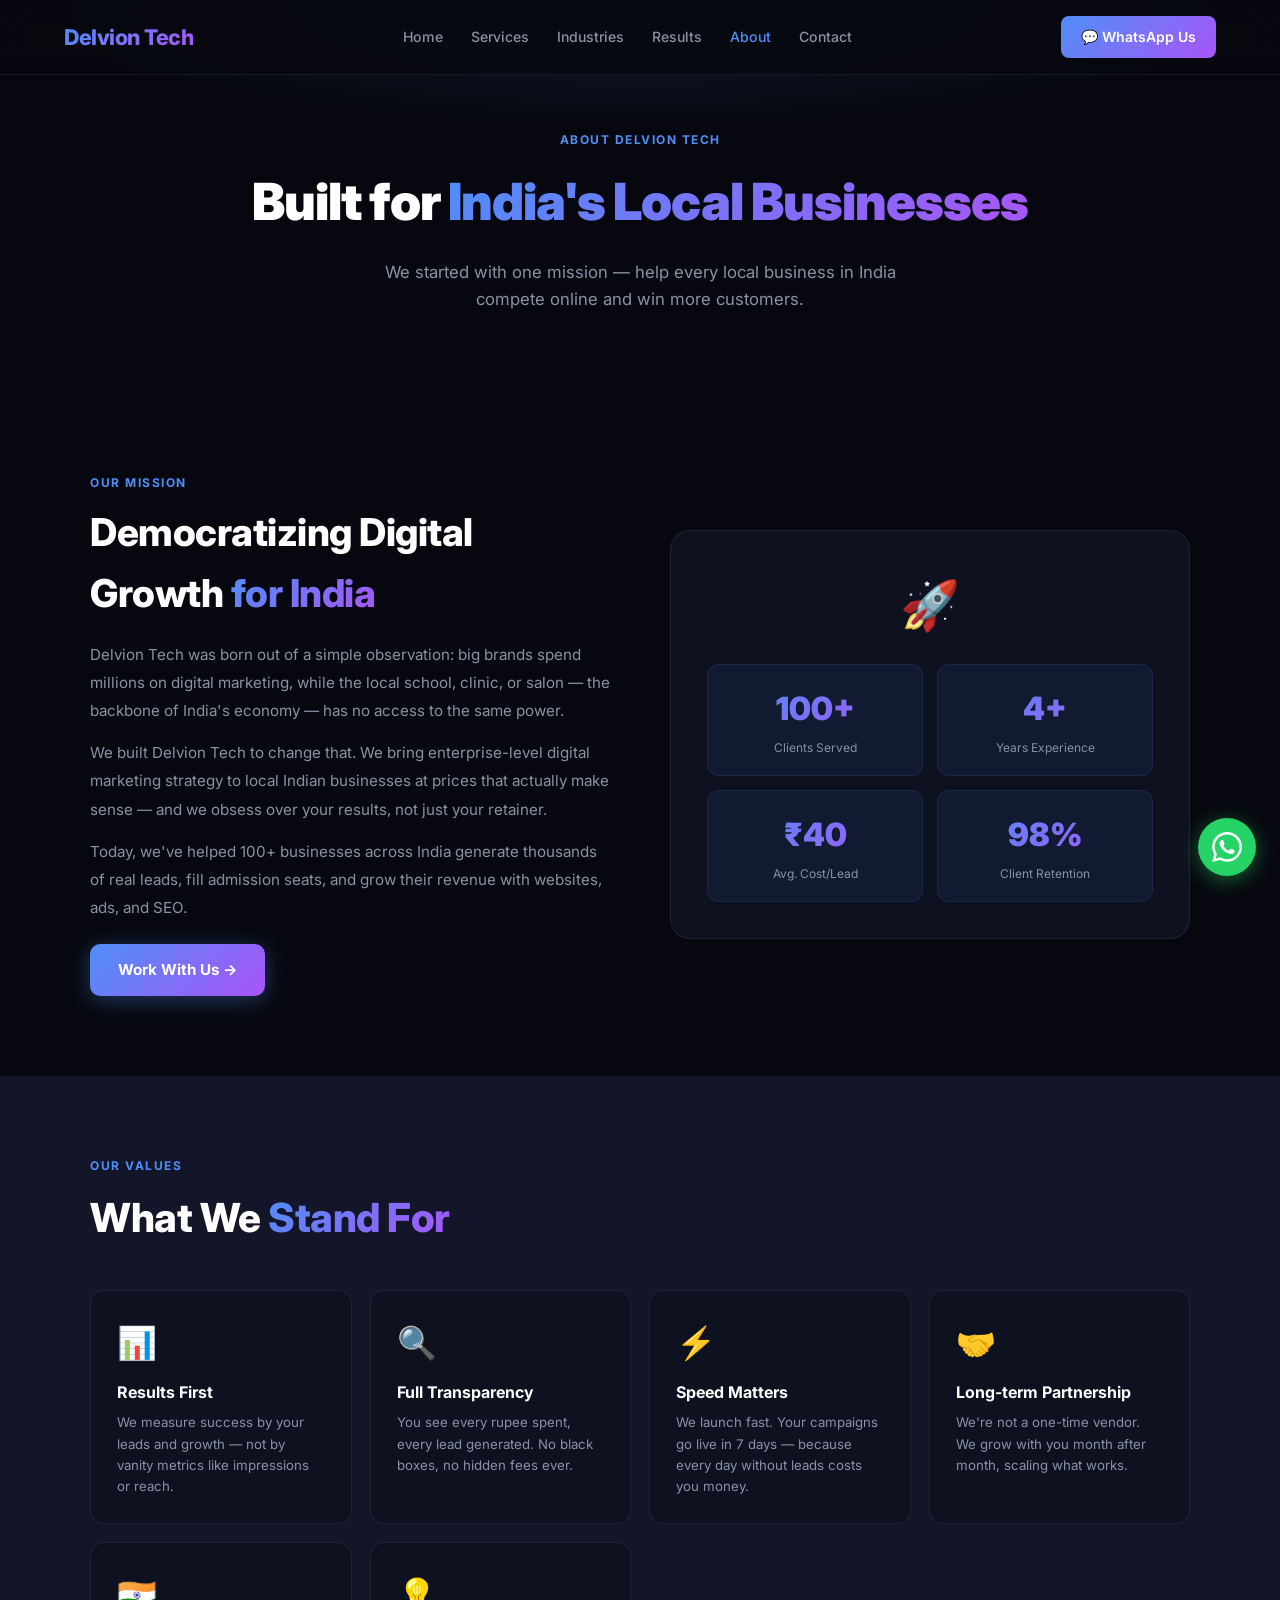
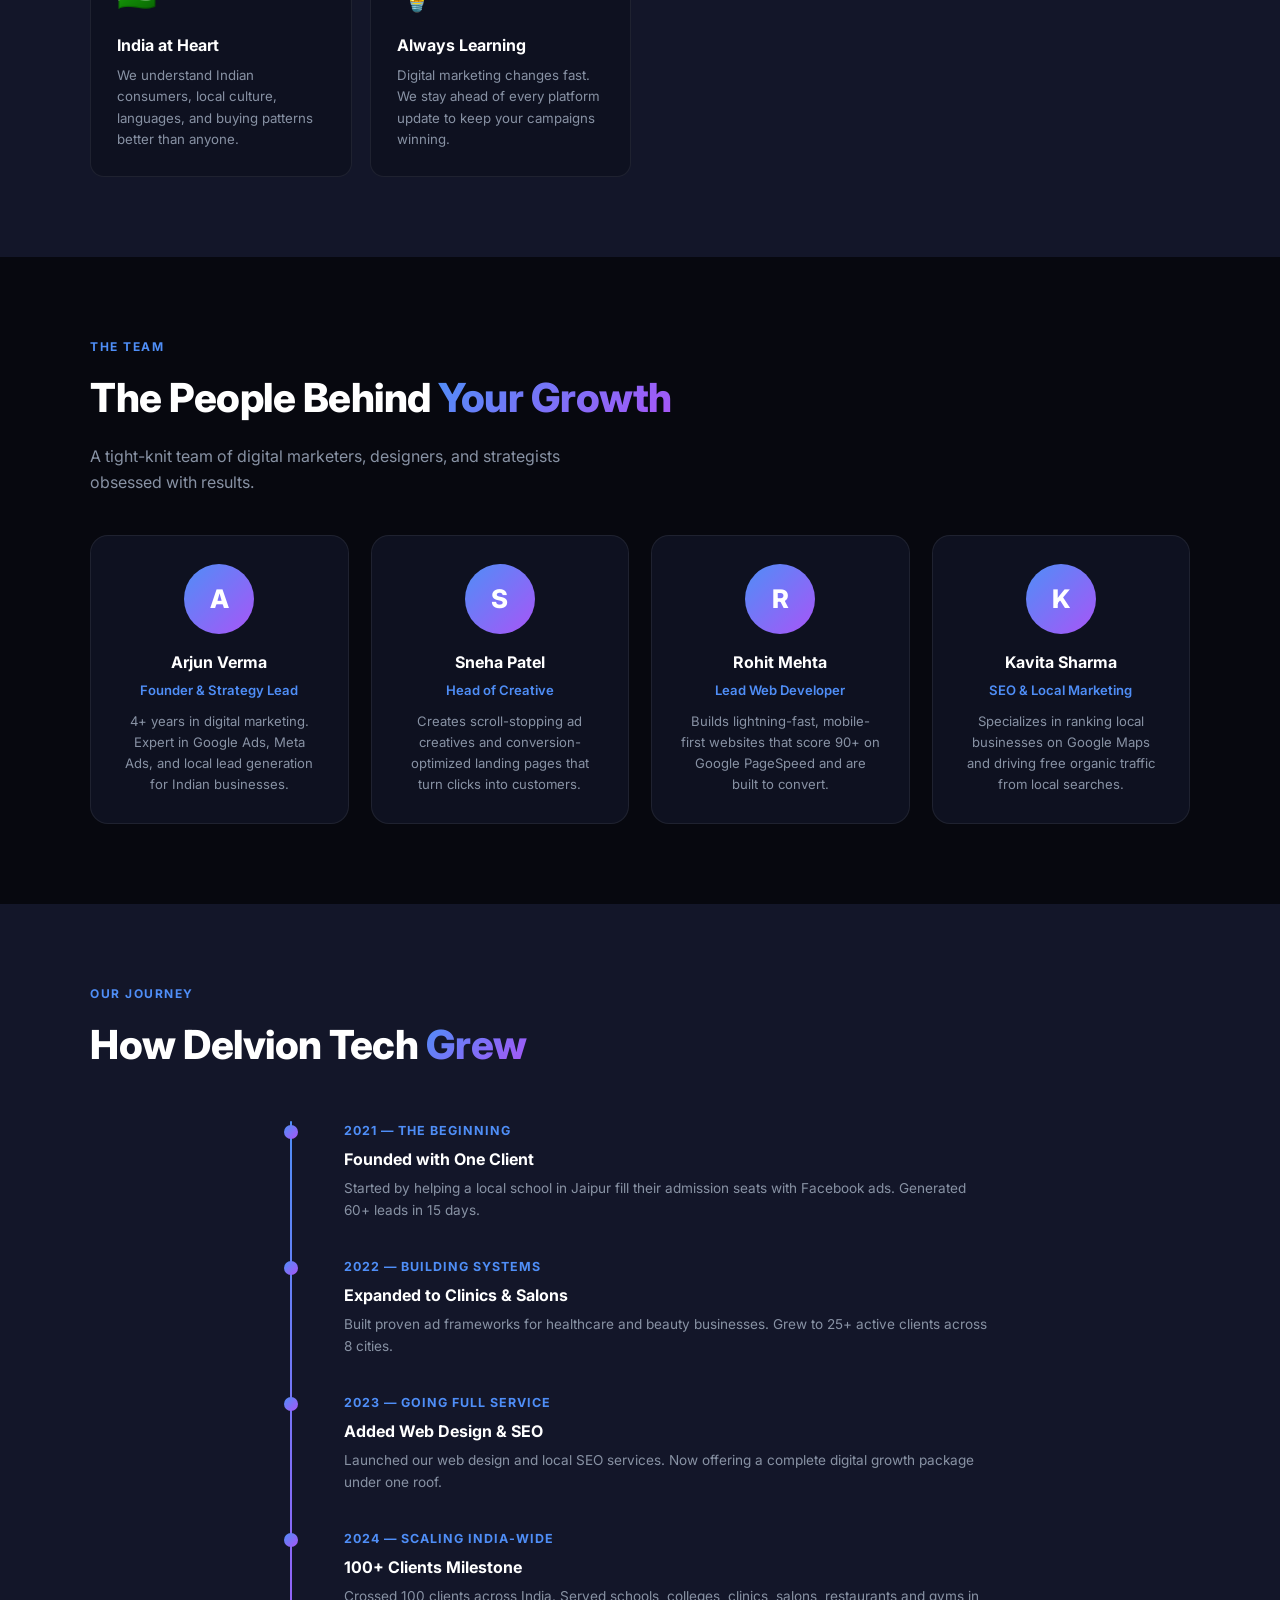
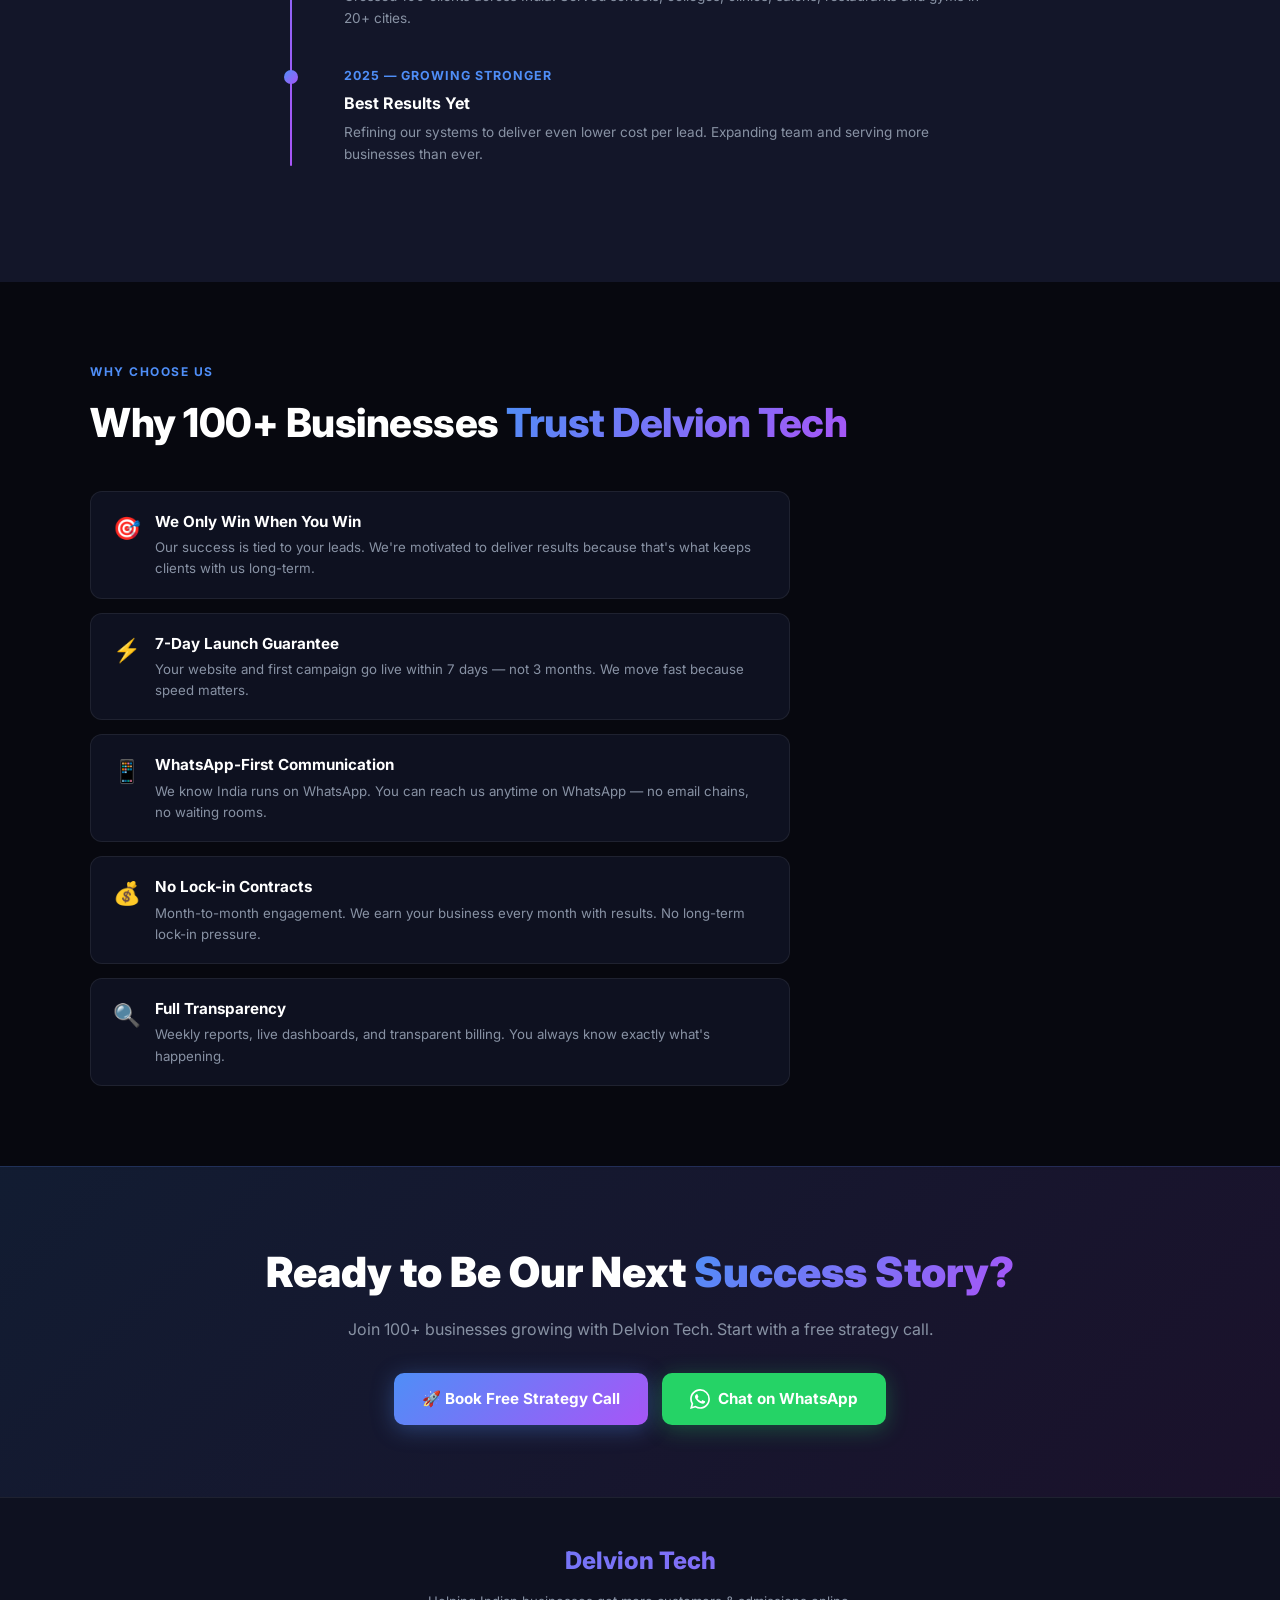
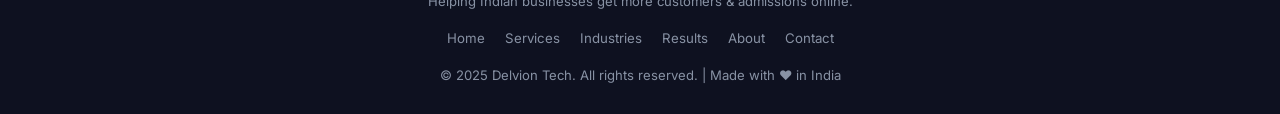
==== about.html @ 646f4fde "Add files via upload" ====
<!DOCTYPE html>
<html lang="en">
<head>
  <meta charset="UTF-8" />
  <meta name="viewport" content="width=device-width, initial-scale=1.0" />
  <meta name="description" content="About Delvion Tech – A digital marketing agency helping Indian local businesses grow online with websites, Meta Ads, Google Ads & Local SEO." />
  <title>About Us | Delvion Tech</title>
  <link rel="preconnect" href="https://fonts.googleapis.com" />
  <link rel="preconnect" href="https://fonts.gstatic.com" crossorigin />
  <link href="https://fonts.googleapis.com/css2?family=Inter:wght@400;500;600;700;800;900&display=swap" rel="stylesheet" />
  <link rel="stylesheet" href="shared.css" />
  <style>
    section { padding: 80px 5%; }

    /* Mission */
    #mission { background: var(--dark); }
    .mission-inner { display: grid; grid-template-columns: 1fr 1fr; gap: 60px; align-items: center; max-width: 1100px; margin: 0 auto; }
    .mission-text h2 { font-size: clamp(1.7rem, 4vw, 2.4rem); font-weight: 800; color: #fff; letter-spacing: -.5px; margin-bottom: 16px; }
    .mission-text p { color: var(--muted); font-size: 0.95rem; line-height: 1.85; margin-bottom: 14px; }
    .mission-visual { background: var(--card); border: 1px solid var(--border); border-radius: 20px; padding: 36px; }
    .mission-stat-grid { display: grid; grid-template-columns: 1fr 1fr; gap: 14px; }
    .m-stat { background: rgba(79,142,247,.08); border: 1px solid rgba(79,142,247,.12); border-radius: 12px; padding: 18px; text-align: center; }
    .m-stat-val { font-size: 2rem; font-weight: 900; background: var(--grad); -webkit-background-clip: text; -webkit-text-fill-color: transparent; }
    .m-stat-lbl { font-size: 0.75rem; color: var(--muted); margin-top: 4px; }

    /* Values */
    #values { background: var(--card2); }
    .values-grid { display: grid; grid-template-columns: repeat(auto-fit, minmax(220px, 1fr)); gap: 18px; margin-top: 40px; }
    .value-card { background: var(--card); border: 1px solid var(--border); border-radius: 14px; padding: 26px; }
    .val-icon { font-size: 2rem; margin-bottom: 12px; }
    .value-card h4 { font-size: 1rem; font-weight: 700; color: #fff; margin-bottom: 7px; }
    .value-card p { font-size: 0.83rem; color: var(--muted); }

    /* Team */
    #team { background: var(--dark); }
    .team-grid { display: grid; grid-template-columns: repeat(auto-fit, minmax(220px, 1fr)); gap: 22px; margin-top: 40px; }
    .team-card { background: var(--card); border: 1px solid var(--border); border-radius: 18px; padding: 28px; text-align: center; transition: border-color .2s; }
    .team-card:hover { border-color: rgba(79,142,247,.35); }
    .team-avatar { width: 70px; height: 70px; border-radius: 50%; background: var(--grad); display: flex; align-items: center; justify-content: center; font-size: 1.6rem; font-weight: 800; color: #fff; margin: 0 auto 16px; }
    .team-name { font-size: 1rem; font-weight: 700; color: #fff; margin-bottom: 4px; }
    .team-role { font-size: 0.82rem; color: var(--blue); font-weight: 600; margin-bottom: 10px; }
    .team-bio { font-size: 0.82rem; color: var(--muted); line-height: 1.6; }

    /* Story Timeline */
    #story { background: var(--card2); }
    .timeline { position: relative; max-width: 700px; margin: 44px auto 0; padding-left: 30px; }
    .timeline::before { content: ''; position: absolute; left: 0; top: 0; bottom: 0; width: 2px; background: var(--grad); border-radius: 2px; }
    .tl-item { position: relative; margin-bottom: 36px; padding-left: 24px; }
    .tl-dot { position: absolute; left: -36px; top: 4px; width: 14px; height: 14px; border-radius: 50%; background: var(--grad); }
    .tl-year { font-size: 0.78rem; font-weight: 700; color: var(--blue); text-transform: uppercase; letter-spacing: 1px; margin-bottom: 6px; }
    .tl-item h4 { font-size: 1rem; font-weight: 700; color: #fff; margin-bottom: 5px; }
    .tl-item p { font-size: 0.85rem; color: var(--muted); }

    /* Why Delvion */
    #why { background: var(--dark); }
    .why-list { display: flex; flex-direction: column; gap: 14px; margin-top: 36px; max-width: 700px; }
    .why-item { background: var(--card); border: 1px solid var(--border); border-radius: 12px; padding: 18px 22px; display: flex; align-items: flex-start; gap: 14px; }
    .why-item span { font-size: 1.4rem; flex-shrink: 0; }
    .why-item h5 { font-size: 0.95rem; font-weight: 700; color: #fff; margin-bottom: 3px; }
    .why-item p { font-size: 0.83rem; color: var(--muted); }

    /* CTA */
    .cta-strip { padding: 72px 5%; background: linear-gradient(135deg, rgba(79,142,247,.15), rgba(168,85,247,.12)); border-top: 1px solid rgba(79,142,247,.2); text-align: center; }
    .cta-strip h2 { font-size: clamp(1.7rem, 4vw, 2.6rem); font-weight: 900; color: #fff; margin-bottom: 12px; }
    .cta-strip p { color: var(--muted); margin-bottom: 30px; }
    .cta-group { display: flex; flex-wrap: wrap; gap: 14px; justify-content: center; }

    @media(max-width:900px){ .mission-inner { grid-template-columns:1fr; gap:36px; } }
  </style>
</head>
<body>
<nav id="navbar">
  <a href="index.html" class="logo">Delvion Tech</a>
  <ul class="nav-links">
    <li><a href="index.html">Home</a></li>
    <li><a href="services.html">Services</a></li>
    <li><a href="industries.html">Industries</a></li>
    <li><a href="results.html">Results</a></li>
    <li><a href="about.html" class="active">About</a></li>
    <li><a href="contact.html">Contact</a></li>
  </ul>
  <a href="https://wa.me/919999999999?text=Hi%20Delvion%20Tech!%20I%20want%20a%20free%20leads%20strategy%20call." class="nav-cta" target="_blank" rel="noopener">💬 WhatsApp Us</a>
  <div class="hamburger" id="hamburger"><span></span><span></span><span></span></div>
</nav>
<div class="mobile-menu" id="mobileMenu">
  <ul>
    <li><a href="index.html" onclick="closeMenu()">Home</a></li>
    <li><a href="services.html" onclick="closeMenu()">Services</a></li>
    <li><a href="industries.html" onclick="closeMenu()">Industries</a></li>
    <li><a href="results.html" onclick="closeMenu()">Results</a></li>
    <li><a href="about.html" onclick="closeMenu()">About</a></li>
    <li><a href="contact.html" onclick="closeMenu()">Contact</a></li>
  </ul>
  <a href="https://wa.me/919999999999?text=Hi%20Delvion%20Tech!%20I%20want%20a%20free%20leads%20strategy%20call." class="m-cta" target="_blank" rel="noopener">💬 Chat on WhatsApp</a>
</div>

<div class="page-hero">
  <div class="sec-label">About Delvion Tech</div>
  <h1>Built for <span class="grad-text">India's Local Businesses</span></h1>
  <p>We started with one mission — help every local business in India compete online and win more customers.</p>
</div>

<!-- MISSION -->
<section id="mission">
  <div class="mission-inner">
    <div class="mission-text fade-up">
      <div class="sec-label">Our Mission</div>
      <h2>Democratizing Digital Growth <span class="grad-text">for India</span></h2>
      <p>Delvion Tech was born out of a simple observation: big brands spend millions on digital marketing, while the local school, clinic, or salon — the backbone of India's economy — has no access to the same power.</p>
      <p>We built Delvion Tech to change that. We bring enterprise-level digital marketing strategy to local Indian businesses at prices that actually make sense — and we obsess over your results, not just your retainer.</p>
      <p>Today, we've helped 100+ businesses across India generate thousands of real leads, fill admission seats, and grow their revenue with websites, ads, and SEO.</p>
      <a href="contact.html" class="btn-primary" style="margin-top:8px;">Work With Us →</a>
    </div>
    <div class="mission-visual fade-up">
      <div style="text-align:center;font-size:3rem;margin-bottom:20px;">🚀</div>
      <div class="mission-stat-grid">
        <div class="m-stat"><div class="m-stat-val">100+</div><div class="m-stat-lbl">Clients Served</div></div>
        <div class="m-stat"><div class="m-stat-val">4+</div><div class="m-stat-lbl">Years Experience</div></div>
        <div class="m-stat"><div class="m-stat-val">₹40</div><div class="m-stat-lbl">Avg. Cost/Lead</div></div>
        <div class="m-stat"><div class="m-stat-val">98%</div><div class="m-stat-lbl">Client Retention</div></div>
      </div>
    </div>
  </div>
</section>

<!-- VALUES -->
<section id="values">
  <div class="container">
    <div class="sec-label">Our Values</div>
    <h2 class="sec-title">What We <span class="grad-text">Stand For</span></h2>
    <div class="values-grid">
      <div class="value-card fade-up"><div class="val-icon">📊</div><h4>Results First</h4><p>We measure success by your leads and growth — not by vanity metrics like impressions or reach.</p></div>
      <div class="value-card fade-up"><div class="val-icon">🔍</div><h4>Full Transparency</h4><p>You see every rupee spent, every lead generated. No black boxes, no hidden fees ever.</p></div>
      <div class="value-card fade-up"><div class="val-icon">⚡</div><h4>Speed Matters</h4><p>We launch fast. Your campaigns go live in 7 days — because every day without leads costs you money.</p></div>
      <div class="value-card fade-up"><div class="val-icon">🤝</div><h4>Long-term Partnership</h4><p>We're not a one-time vendor. We grow with you month after month, scaling what works.</p></div>
      <div class="value-card fade-up"><div class="val-icon">🇮🇳</div><h4>India at Heart</h4><p>We understand Indian consumers, local culture, languages, and buying patterns better than anyone.</p></div>
      <div class="value-card fade-up"><div class="val-icon">💡</div><h4>Always Learning</h4><p>Digital marketing changes fast. We stay ahead of every platform update to keep your campaigns winning.</p></div>
    </div>
  </div>
</section>

<!-- TEAM -->
<section id="team">
  <div class="container">
    <div class="sec-label">The Team</div>
    <h2 class="sec-title">The People Behind <span class="grad-text">Your Growth</span></h2>
    <p class="sec-sub">A tight-knit team of digital marketers, designers, and strategists obsessed with results.</p>
    <div class="team-grid">
      <div class="team-card fade-up">
        <div class="team-avatar">A</div>
        <div class="team-name">Arjun Verma</div>
        <div class="team-role">Founder & Strategy Lead</div>
        <div class="team-bio">4+ years in digital marketing. Expert in Google Ads, Meta Ads, and local lead generation for Indian businesses.</div>
      </div>
      <div class="team-card fade-up">
        <div class="team-avatar">S</div>
        <div class="team-name">Sneha Patel</div>
        <div class="team-role">Head of Creative</div>
        <div class="team-bio">Creates scroll-stopping ad creatives and conversion-optimized landing pages that turn clicks into customers.</div>
      </div>
      <div class="team-card fade-up">
        <div class="team-avatar">R</div>
        <div class="team-name">Rohit Mehta</div>
        <div class="team-role">Lead Web Developer</div>
        <div class="team-bio">Builds lightning-fast, mobile-first websites that score 90+ on Google PageSpeed and are built to convert.</div>
      </div>
      <div class="team-card fade-up">
        <div class="team-avatar">K</div>
        <div class="team-name">Kavita Sharma</div>
        <div class="team-role">SEO & Local Marketing</div>
        <div class="team-bio">Specializes in ranking local businesses on Google Maps and driving free organic traffic from local searches.</div>
      </div>
    </div>
  </div>
</section>

<!-- OUR STORY -->
<section id="story">
  <div class="container">
    <div class="sec-label">Our Journey</div>
    <h2 class="sec-title">How Delvion Tech <span class="grad-text">Grew</span></h2>
    <div class="timeline">
      <div class="tl-item fade-up">
        <div class="tl-dot"></div>
        <div class="tl-year">2021 — The Beginning</div>
        <h4>Founded with One Client</h4>
        <p>Started by helping a local school in Jaipur fill their admission seats with Facebook ads. Generated 60+ leads in 15 days.</p>
      </div>
      <div class="tl-item fade-up">
        <div class="tl-dot"></div>
        <div class="tl-year">2022 — Building Systems</div>
        <h4>Expanded to Clinics & Salons</h4>
        <p>Built proven ad frameworks for healthcare and beauty businesses. Grew to 25+ active clients across 8 cities.</p>
      </div>
      <div class="tl-item fade-up">
        <div class="tl-dot"></div>
        <div class="tl-year">2023 — Going Full Service</div>
        <h4>Added Web Design & SEO</h4>
        <p>Launched our web design and local SEO services. Now offering a complete digital growth package under one roof.</p>
      </div>
      <div class="tl-item fade-up">
        <div class="tl-dot"></div>
        <div class="tl-year">2024 — Scaling India-Wide</div>
        <h4>100+ Clients Milestone</h4>
        <p>Crossed 100 clients across India. Served schools, colleges, clinics, salons, restaurants and gyms in 20+ cities.</p>
      </div>
      <div class="tl-item fade-up">
        <div class="tl-dot"></div>
        <div class="tl-year">2025 — Growing Stronger</div>
        <h4>Best Results Yet</h4>
        <p>Refining our systems to deliver even lower cost per lead. Expanding team and serving more businesses than ever.</p>
      </div>
    </div>
  </div>
</section>

<!-- WHY DELVION -->
<section id="why">
  <div class="container">
    <div class="sec-label">Why Choose Us</div>
    <h2 class="sec-title">Why 100+ Businesses <span class="grad-text">Trust Delvion Tech</span></h2>
    <div class="why-list">
      <div class="why-item fade-up"><span>🎯</span><div><h5>We Only Win When You Win</h5><p>Our success is tied to your leads. We're motivated to deliver results because that's what keeps clients with us long-term.</p></div></div>
      <div class="why-item fade-up"><span>⚡</span><div><h5>7-Day Launch Guarantee</h5><p>Your website and first campaign go live within 7 days — not 3 months. We move fast because speed matters.</p></div></div>
      <div class="why-item fade-up"><span>📱</span><div><h5>WhatsApp-First Communication</h5><p>We know India runs on WhatsApp. You can reach us anytime on WhatsApp — no email chains, no waiting rooms.</p></div></div>
      <div class="why-item fade-up"><span>💰</span><div><h5>No Lock-in Contracts</h5><p>Month-to-month engagement. We earn your business every month with results. No long-term lock-in pressure.</p></div></div>
      <div class="why-item fade-up"><span>🔍</span><div><h5>Full Transparency</h5><p>Weekly reports, live dashboards, and transparent billing. You always know exactly what's happening.</p></div></div>
    </div>
  </div>
</section>

<!-- CTA STRIP -->
<div class="cta-strip">
  <div class="container">
    <h2>Ready to Be Our Next <span class="grad-text">Success Story?</span></h2>
    <p>Join 100+ businesses growing with Delvion Tech. Start with a free strategy call.</p>
    <div class="cta-group">
      <a href="contact.html" class="btn-primary">🚀 Book Free Strategy Call</a>
      <a href="https://wa.me/919999999999?text=Hi%20Delvion%20Tech!%20I%20want%20to%20grow%20my%20business%20with%20you." class="btn-wa" target="_blank" rel="noopener">
        <svg width="20" height="20" viewBox="0 0 24 24" fill="currentColor"><path d="M17.472 14.382c-.297-.149-1.758-.867-2.03-.967-.273-.099-.471-.148-.67.15-.197.297-.767.966-.94 1.164-.173.199-.347.223-.644.075-.297-.15-1.255-.463-2.39-1.475-.883-.788-1.48-1.761-1.653-2.059-.173-.297-.018-.458.13-.606.134-.133.298-.347.446-.52.149-.174.198-.298.298-.497.099-.198.05-.371-.025-.52-.075-.149-.669-1.612-.916-2.207-.242-.579-.487-.5-.669-.51-.173-.008-.371-.01-.57-.01-.198 0-.52.074-.792.372-.272.297-1.04 1.016-1.04 2.479 0 1.462 1.065 2.875 1.213 3.074.149.198 2.096 3.2 5.077 4.487.709.306 1.262.489 1.694.625.712.227 1.36.195 1.871.118.571-.085 1.758-.719 2.006-1.413.248-.694.248-1.289.173-1.413-.074-.124-.272-.198-.57-.347m-5.421 7.403h-.004a9.87 9.87 0 01-5.031-1.378l-.361-.214-3.741.982.998-3.648-.235-.374a9.86 9.86 0 01-1.51-5.26c.001-5.45 4.436-9.884 9.888-9.884 2.64 0 5.122 1.03 6.988 2.898a9.825 9.825 0 012.893 6.994c-.003 5.45-4.437 9.884-9.885 9.884m8.413-18.297A11.815 11.815 0 0012.05 0C5.495 0 .16 5.335.157 11.892c0 2.096.547 4.142 1.588 5.945L.057 24l6.305-1.654a11.882 11.882 0 005.683 1.448h.005c6.554 0 11.89-5.335 11.893-11.893a11.821 11.821 0 00-3.48-8.413z"/></svg>
        Chat on WhatsApp
      </a>
    </div>
  </div>
</div>

<footer>
  <div class="footer-logo">Delvion Tech</div>
  <p style="margin-bottom:4px;">Helping Indian businesses get more customers &amp; admissions online.</p>
  <div class="footer-links">
    <a href="index.html">Home</a><a href="services.html">Services</a><a href="industries.html">Industries</a><a href="results.html">Results</a><a href="about.html">About</a><a href="contact.html">Contact</a>
  </div>
  <p>© 2025 Delvion Tech. All rights reserved. | Made with ❤️ in India</p>
</footer>
<a href="https://wa.me/919999999999?text=Hi%20Delvion%20Tech!" class="wa-float" target="_blank" rel="noopener" aria-label="WhatsApp">
  <svg viewBox="0 0 24 24" fill="#fff"><path d="M17.472 14.382c-.297-.149-1.758-.867-2.03-.967-.273-.099-.471-.148-.67.15-.197.297-.767.966-.94 1.164-.173.199-.347.223-.644.075-.297-.15-1.255-.463-2.39-1.475-.883-.788-1.48-1.761-1.653-2.059-.173-.297-.018-.458.13-.606.134-.133.298-.347.446-.52.149-.174.198-.298.298-.497.099-.198.05-.371-.025-.52-.075-.149-.669-1.612-.916-2.207-.242-.579-.487-.5-.669-.51-.173-.008-.371-.01-.57-.01-.198 0-.52.074-.792.372-.272.297-1.04 1.016-1.04 2.479 0 1.462 1.065 2.875 1.213 3.074.149.198 2.096 3.2 5.077 4.487.709.306 1.262.489 1.694.625.712.227 1.36.195 1.871.118.571-.085 1.758-.719 2.006-1.413.248-.694.248-1.289.173-1.413-.074-.124-.272-.198-.57-.347m-5.421 7.403h-.004a9.87 9.87 0 01-5.031-1.378l-.361-.214-3.741.982.998-3.648-.235-.374a9.86 9.86 0 01-1.51-5.26c.001-5.45 4.436-9.884 9.888-9.884 2.64 0 5.122 1.03 6.988 2.898a9.825 9.825 0 012.893 6.994c-.003 5.45-4.437 9.884-9.885 9.884m8.413-18.297A11.815 11.815 0 0012.05 0C5.495 0 .16 5.335.157 11.892c0 2.096.547 4.142 1.588 5.945L.057 24l6.305-1.654a11.882 11.882 0 005.683 1.448h.005c6.554 0 11.89-5.335 11.893-11.893a11.821 11.821 0 00-3.48-8.413z"/></svg>
</a>
<script src="shared.js"></script>
</body>
</html>
---- shared.css ----
/* ══════════════════════════════════════
   DELVION TECH — SHARED STYLES
══════════════════════════════════════ */
*, *::before, *::after { box-sizing: border-box; margin: 0; padding: 0; }

:root {
  --blue: #4f8ef7;
  --purple: #a855f7;
  --dark: #07080f;
  --card: #0e1120;
  --card2: #131629;
  --border: rgba(255,255,255,0.07);
  --text: #e2e8f0;
  --muted: #8892a4;
  --grad: linear-gradient(135deg, #4f8ef7 0%, #a855f7 100%);
}

html { scroll-behavior: smooth; }
body { font-family: 'Inter', sans-serif; background: var(--dark); color: var(--text); line-height: 1.6; overflow-x: hidden; }

::-webkit-scrollbar { width: 5px; }
::-webkit-scrollbar-track { background: var(--dark); }
::-webkit-scrollbar-thumb { background: var(--blue); border-radius: 10px; }

/* ── NAVBAR ── */
nav {
  position: fixed; top: 0; left: 0; right: 0; z-index: 100;
  display: flex; align-items: center; justify-content: space-between;
  padding: 16px 5%;
  background: rgba(7,8,15,0.88);
  backdrop-filter: blur(14px);
  border-bottom: 1px solid var(--border);
  transition: box-shadow .3s;
}
nav.scrolled { box-shadow: 0 2px 24px rgba(0,0,0,.55); }

.logo {
  font-size: 1.35rem; font-weight: 800; letter-spacing: -.5px;
  background: var(--grad); -webkit-background-clip: text; -webkit-text-fill-color: transparent;
  text-decoration: none;
}

.nav-links { display: flex; gap: 28px; list-style: none; }
.nav-links a { color: var(--muted); text-decoration: none; font-size: 0.88rem; font-weight: 500; transition: color .2s; }
.nav-links a:hover, .nav-links a.active { color: #fff; }
.nav-links a.active { color: var(--blue); }

.nav-cta {
  background: var(--grad); color: #fff; border: none; padding: 10px 20px;
  border-radius: 8px; font-weight: 600; font-size: 0.875rem; cursor: pointer;
  text-decoration: none; white-space: nowrap; transition: opacity .2s;
}
.nav-cta:hover { opacity: .85; }

.hamburger { display: none; flex-direction: column; gap: 5px; cursor: pointer; }
.hamburger span { display: block; width: 24px; height: 2px; background: #fff; border-radius: 2px; transition: .3s; }

/* ── MOBILE MENU ── */
.mobile-menu {
  display: none; position: fixed; top: 65px; left: 0; right: 0; z-index: 99;
  background: rgba(7,8,15,0.97); backdrop-filter: blur(16px);
  padding: 20px 5%; border-bottom: 1px solid var(--border);
}
.mobile-menu.open { display: block; }
.mobile-menu ul { list-style: none; display: flex; flex-direction: column; gap: 16px; }
.mobile-menu ul a { color: var(--text); text-decoration: none; font-size: 1rem; font-weight: 500; transition: color .2s; }
.mobile-menu ul a:hover { color: var(--blue); }
.mobile-menu .m-cta { display: inline-block; margin-top: 18px; background: var(--grad); color: #fff; padding: 12px 24px; border-radius: 8px; font-weight: 700; text-decoration: none; }

/* ── PAGE HERO (inner pages) ── */
.page-hero {
  padding: 130px 5% 80px;
  background: radial-gradient(ellipse 70% 50% at 50% 0%, rgba(79,142,247,.15) 0%, transparent 65%),
              var(--dark);
  text-align: center;
}
.page-hero .sec-label { margin-bottom: 12px; }
.page-hero h1 { font-size: clamp(2rem, 5vw, 3.2rem); font-weight: 900; letter-spacing: -1px; color: #fff; margin-bottom: 16px; }
.page-hero p { color: var(--muted); font-size: 1.05rem; max-width: 560px; margin: 0 auto; }

/* ── CONTAINER ── */
.container { max-width: 1100px; margin: 0 auto; }

/* ── SECTION LABELS ── */
.sec-label { text-transform: uppercase; letter-spacing: 1.5px; font-size: 0.75rem; font-weight: 700; color: var(--blue); margin-bottom: 10px; }
.sec-title { font-size: clamp(1.7rem, 4vw, 2.5rem); font-weight: 800; color: #fff; letter-spacing: -.5px; margin-bottom: 14px; }
.sec-sub { color: var(--muted); font-size: 1rem; max-width: 520px; }
.grad-text { background: var(--grad); -webkit-background-clip: text; -webkit-text-fill-color: transparent; }

/* ── BUTTONS ── */
.btn-primary {
  background: var(--grad); color: #fff; padding: 14px 28px;
  border-radius: 10px; font-weight: 700; font-size: 0.95rem;
  text-decoration: none; display: inline-flex; align-items: center; gap: 8px;
  box-shadow: 0 4px 22px rgba(79,142,247,.35); transition: transform .2s, box-shadow .2s;
}
.btn-primary:hover { transform: translateY(-2px); box-shadow: 0 8px 32px rgba(79,142,247,.5); }

.btn-wa {
  background: #25D366; color: #fff; padding: 14px 28px;
  border-radius: 10px; font-weight: 700; font-size: 0.95rem;
  text-decoration: none; display: inline-flex; align-items: center; gap: 8px;
  box-shadow: 0 4px 22px rgba(37,211,102,.3); transition: transform .2s, box-shadow .2s;
}
.btn-wa:hover { transform: translateY(-2px); box-shadow: 0 8px 28px rgba(37,211,102,.45); }

.btn-call {
  background: var(--card); border: 1px solid var(--border); color: #fff;
  padding: 14px 24px; border-radius: 10px; font-weight: 700; font-size: 0.95rem;
  text-decoration: none; display: inline-flex; align-items: center; gap: 10px;
  transition: border-color .2s;
}
.btn-call:hover { border-color: var(--blue); }

.btn-outline {
  display: inline-flex; align-items: center; gap: 6px;
  border: 1px solid rgba(79,142,247,.4); color: var(--blue);
  padding: 12px 24px; border-radius: 10px; font-weight: 600; font-size: 0.9rem;
  text-decoration: none; transition: background .2s, border-color .2s;
}
.btn-outline:hover { background: rgba(79,142,247,.08); border-color: var(--blue); }

/* ── FOOTER ── */
footer {
  background: var(--card); border-top: 1px solid var(--border);
  padding: 44px 5% 28px; text-align: center;
}
.footer-logo { font-size: 1.5rem; font-weight: 800; background: var(--grad); -webkit-background-clip: text; -webkit-text-fill-color: transparent; margin-bottom: 10px; }
footer p { color: var(--muted); font-size: 0.82rem; }
.footer-links { display: flex; flex-wrap: wrap; gap: 20px; justify-content: center; margin: 16px 0; }
.footer-links a { color: var(--muted); text-decoration: none; font-size: 0.83rem; transition: color .2s; }
.footer-links a:hover { color: var(--blue); }

/* ── FLOATING WA ── */
.wa-float {
  position: fixed; bottom: 24px; right: 24px; z-index: 200;
  width: 58px; height: 58px; background: #25D366; border-radius: 50%;
  display: flex; align-items: center; justify-content: center;
  box-shadow: 0 4px 20px rgba(37,211,102,.45); text-decoration: none; transition: transform .2s;
}
.wa-float:hover { transform: scale(1.1); }
.wa-float svg { width: 30px; height: 30px; }

/* ── GLOBAL FADE-IN ── */
.fade-up { opacity: 0; transform: translateY(22px); transition: opacity .45s ease, transform .45s ease; }
.fade-up.visible { opacity: 1; transform: translateY(0); }

/* ── RESPONSIVE ── */
@media (max-width: 768px) {
  .nav-links, .nav-cta { display: none; }
  .hamburger { display: flex; }
}
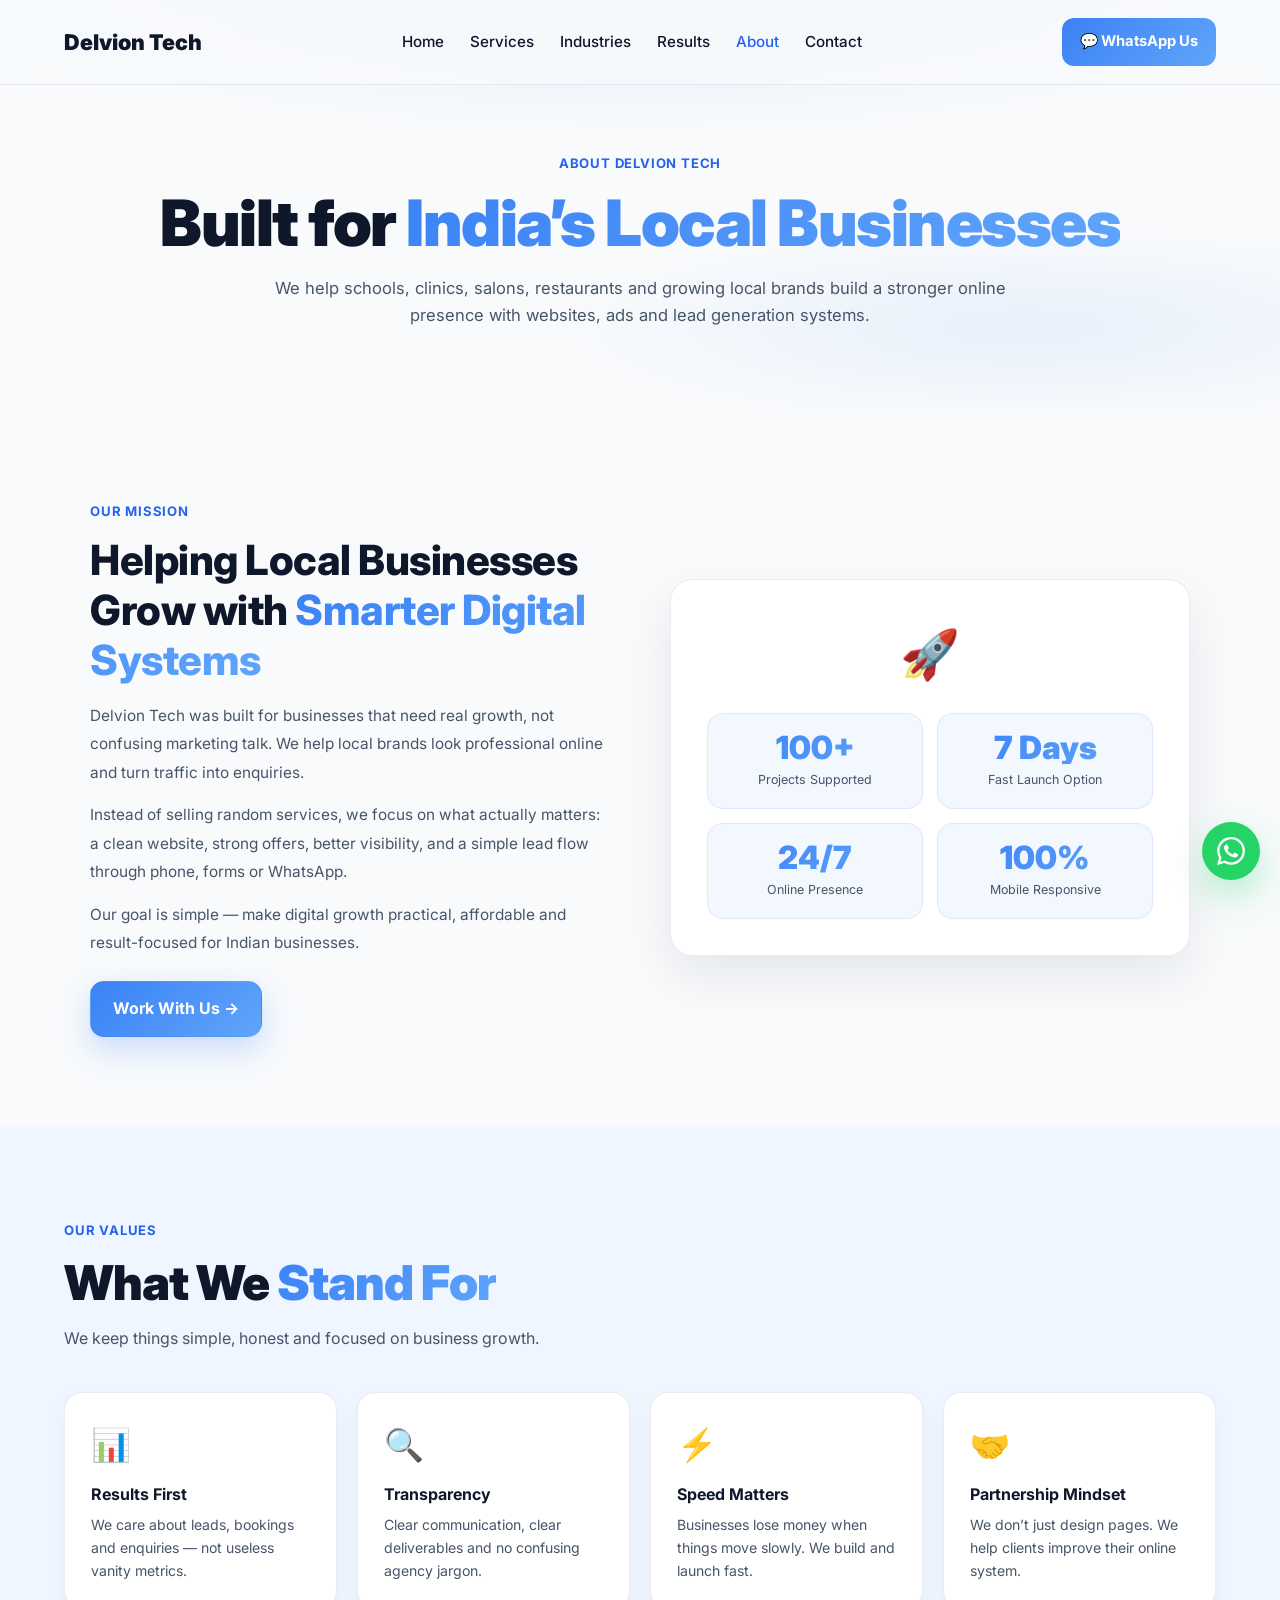
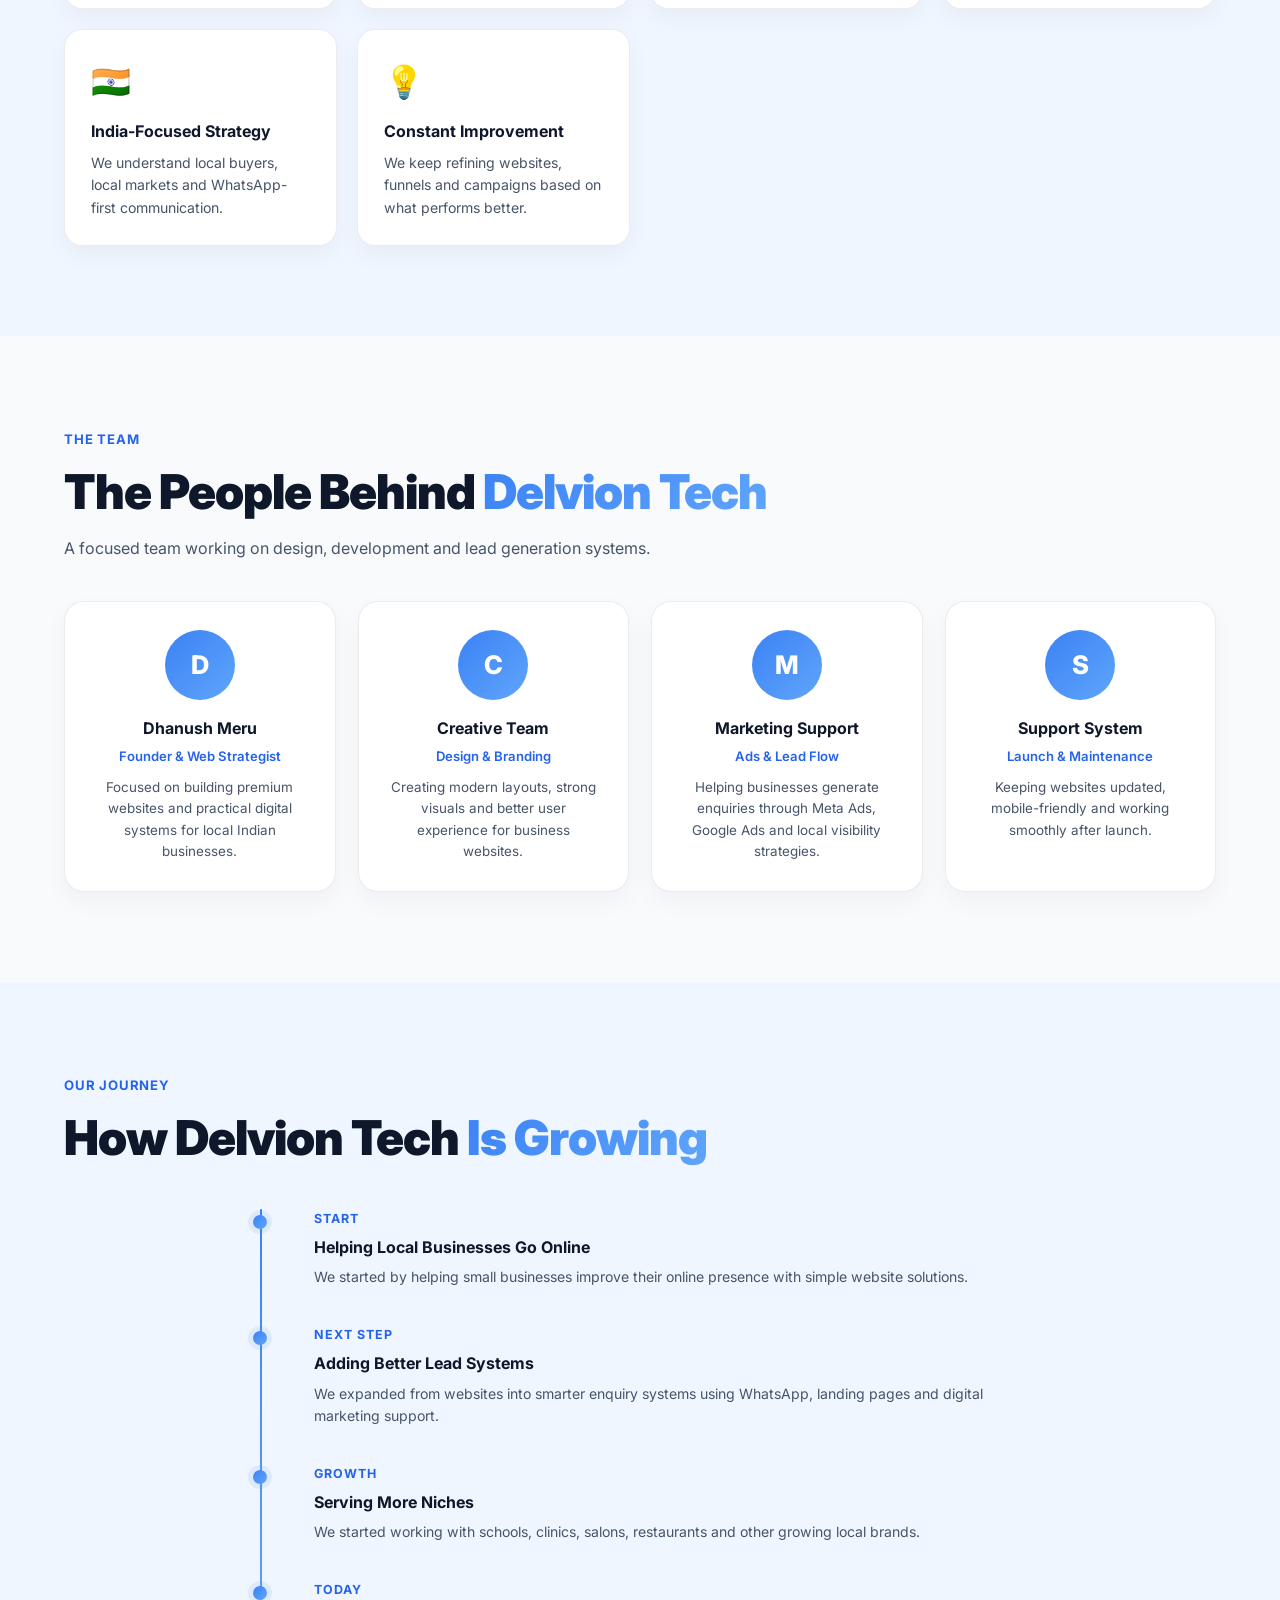
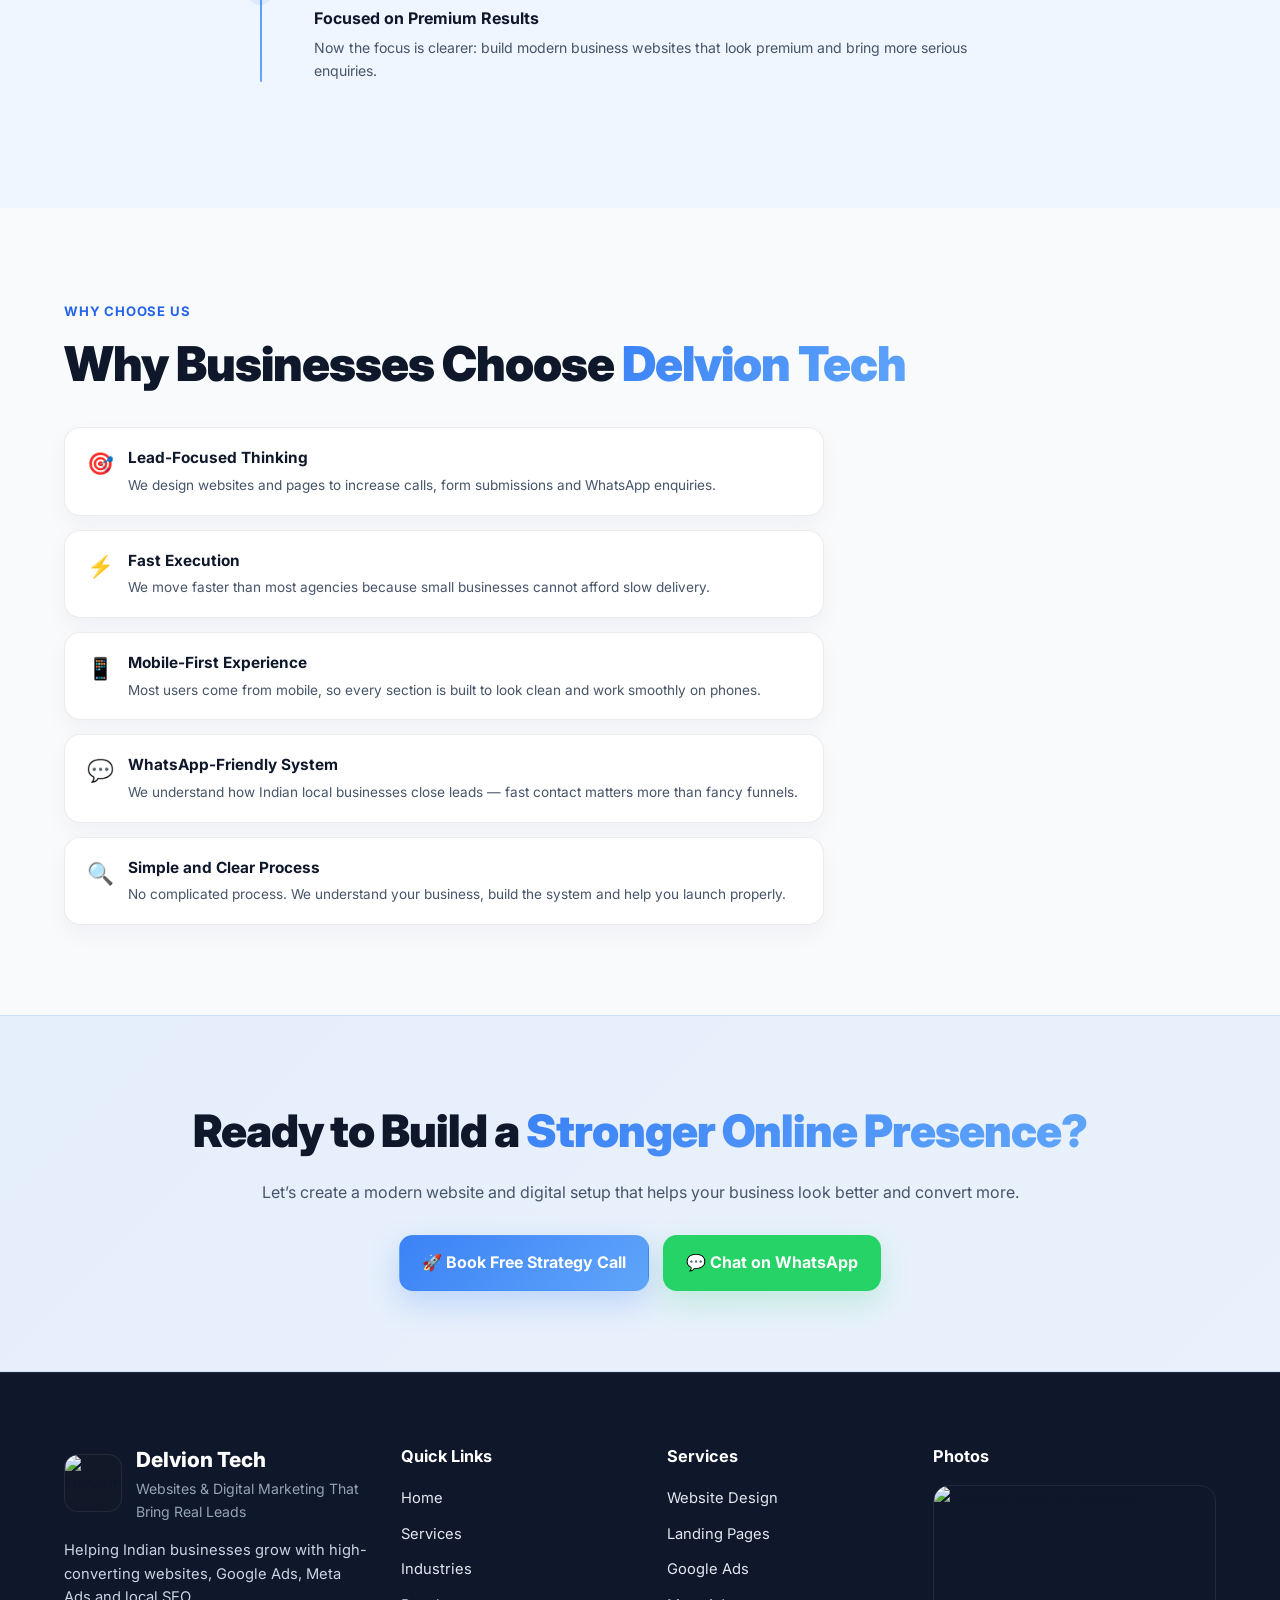
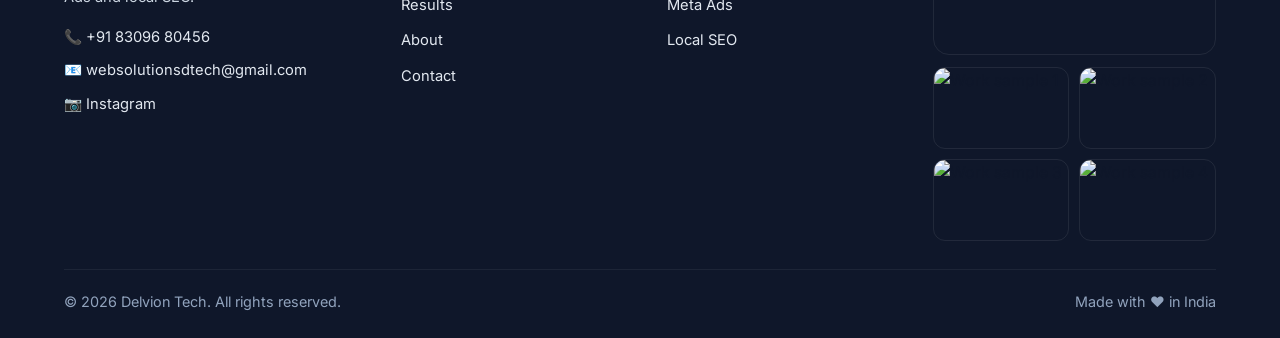
==== commit 25cd710a: "Update about.html" ====
--- a/about.html
+++ b/about.html
@@ -3,258 +3,1151 @@
 <head>
   <meta charset="UTF-8" />
   <meta name="viewport" content="width=device-width, initial-scale=1.0" />
-  <meta name="description" content="About Delvion Tech – A digital marketing agency helping Indian local businesses grow online with websites, Meta Ads, Google Ads & Local SEO." />
+  <meta name="description" content="About Delvion Tech – A digital marketing agency helping Indian local businesses grow online with websites, Meta Ads, Google Ads and Local SEO." />
   <title>About Us | Delvion Tech</title>
+
   <link rel="preconnect" href="https://fonts.googleapis.com" />
   <link rel="preconnect" href="https://fonts.gstatic.com" crossorigin />
   <link href="https://fonts.googleapis.com/css2?family=Inter:wght@400;500;600;700;800;900&display=swap" rel="stylesheet" />
-  <link rel="stylesheet" href="shared.css" />
+
   <style>
-    section { padding: 80px 5%; }
-
-    /* Mission */
-    #mission { background: var(--dark); }
-    .mission-inner { display: grid; grid-template-columns: 1fr 1fr; gap: 60px; align-items: center; max-width: 1100px; margin: 0 auto; }
-    .mission-text h2 { font-size: clamp(1.7rem, 4vw, 2.4rem); font-weight: 800; color: #fff; letter-spacing: -.5px; margin-bottom: 16px; }
-    .mission-text p { color: var(--muted); font-size: 0.95rem; line-height: 1.85; margin-bottom: 14px; }
-    .mission-visual { background: var(--card); border: 1px solid var(--border); border-radius: 20px; padding: 36px; }
-    .mission-stat-grid { display: grid; grid-template-columns: 1fr 1fr; gap: 14px; }
-    .m-stat { background: rgba(79,142,247,.08); border: 1px solid rgba(79,142,247,.12); border-radius: 12px; padding: 18px; text-align: center; }
-    .m-stat-val { font-size: 2rem; font-weight: 900; background: var(--grad); -webkit-background-clip: text; -webkit-text-fill-color: transparent; }
-    .m-stat-lbl { font-size: 0.75rem; color: var(--muted); margin-top: 4px; }
-
-    /* Values */
-    #values { background: var(--card2); }
-    .values-grid { display: grid; grid-template-columns: repeat(auto-fit, minmax(220px, 1fr)); gap: 18px; margin-top: 40px; }
-    .value-card { background: var(--card); border: 1px solid var(--border); border-radius: 14px; padding: 26px; }
-    .val-icon { font-size: 2rem; margin-bottom: 12px; }
-    .value-card h4 { font-size: 1rem; font-weight: 700; color: #fff; margin-bottom: 7px; }
-    .value-card p { font-size: 0.83rem; color: var(--muted); }
-
-    /* Team */
-    #team { background: var(--dark); }
-    .team-grid { display: grid; grid-template-columns: repeat(auto-fit, minmax(220px, 1fr)); gap: 22px; margin-top: 40px; }
-    .team-card { background: var(--card); border: 1px solid var(--border); border-radius: 18px; padding: 28px; text-align: center; transition: border-color .2s; }
-    .team-card:hover { border-color: rgba(79,142,247,.35); }
-    .team-avatar { width: 70px; height: 70px; border-radius: 50%; background: var(--grad); display: flex; align-items: center; justify-content: center; font-size: 1.6rem; font-weight: 800; color: #fff; margin: 0 auto 16px; }
-    .team-name { font-size: 1rem; font-weight: 700; color: #fff; margin-bottom: 4px; }
-    .team-role { font-size: 0.82rem; color: var(--blue); font-weight: 600; margin-bottom: 10px; }
-    .team-bio { font-size: 0.82rem; color: var(--muted); line-height: 1.6; }
-
-    /* Story Timeline */
-    #story { background: var(--card2); }
-    .timeline { position: relative; max-width: 700px; margin: 44px auto 0; padding-left: 30px; }
-    .timeline::before { content: ''; position: absolute; left: 0; top: 0; bottom: 0; width: 2px; background: var(--grad); border-radius: 2px; }
-    .tl-item { position: relative; margin-bottom: 36px; padding-left: 24px; }
-    .tl-dot { position: absolute; left: -36px; top: 4px; width: 14px; height: 14px; border-radius: 50%; background: var(--grad); }
-    .tl-year { font-size: 0.78rem; font-weight: 700; color: var(--blue); text-transform: uppercase; letter-spacing: 1px; margin-bottom: 6px; }
-    .tl-item h4 { font-size: 1rem; font-weight: 700; color: #fff; margin-bottom: 5px; }
-    .tl-item p { font-size: 0.85rem; color: var(--muted); }
-
-    /* Why Delvion */
-    #why { background: var(--dark); }
-    .why-list { display: flex; flex-direction: column; gap: 14px; margin-top: 36px; max-width: 700px; }
-    .why-item { background: var(--card); border: 1px solid var(--border); border-radius: 12px; padding: 18px 22px; display: flex; align-items: flex-start; gap: 14px; }
-    .why-item span { font-size: 1.4rem; flex-shrink: 0; }
-    .why-item h5 { font-size: 0.95rem; font-weight: 700; color: #fff; margin-bottom: 3px; }
-    .why-item p { font-size: 0.83rem; color: var(--muted); }
+    :root{
+      --bg: #F8FAFC;
+      --bg-soft: #EFF6FF;
+      --white: #FFFFFF;
+      --text: #0F172A;
+      --muted: #475569;
+      --primary: #3B82F6;
+      --primary-dark: #2563EB;
+      --accent: #0F172A;
+      --border: rgba(15, 23, 42, 0.08);
+      --grad: linear-gradient(135deg, #3B82F6 0%, #60A5FA 100%);
+      --shadow: 0 20px 50px rgba(15, 23, 42, 0.08);
+      --radius: 22px;
+    }
+
+    *{
+      margin:0;
+      padding:0;
+      box-sizing:border-box;
+    }
+
+    html{
+      scroll-behavior:smooth;
+    }
+
+    body{
+      font-family:'Inter',sans-serif;
+      background:var(--bg);
+      color:var(--text);
+      line-height:1.6;
+      overflow-x:hidden;
+    }
+
+    img{
+      max-width:100%;
+      display:block;
+    }
+
+    a{
+      text-decoration:none;
+      color:inherit;
+    }
+
+    .container{
+      max-width:1200px;
+      margin:0 auto;
+    }
+
+    section{
+      padding:90px 5%;
+    }
+
+    .sec-label{
+      display:inline-block;
+      font-size:.82rem;
+      font-weight:700;
+      color:var(--primary-dark);
+      letter-spacing:.8px;
+      text-transform:uppercase;
+      margin-bottom:14px;
+    }
+
+    .sec-title{
+      font-size:clamp(2rem,4vw,3rem);
+      line-height:1.15;
+      font-weight:900;
+      letter-spacing:-1px;
+      margin-bottom:16px;
+      color:var(--text);
+    }
+
+    .sec-sub{
+      font-size:1rem;
+      color:var(--muted);
+      max-width:720px;
+    }
+
+    .grad-text{
+      background:var(--grad);
+      -webkit-background-clip:text;
+      -webkit-text-fill-color:transparent;
+    }
+
+    .btn-primary,
+    .btn-outline,
+    .btn-wa{
+      display:inline-flex;
+      align-items:center;
+      justify-content:center;
+      gap:10px;
+      padding:14px 22px;
+      border-radius:14px;
+      font-weight:700;
+      border:1px solid transparent;
+      transition:.25s ease;
+    }
+
+    .btn-primary{
+      background:var(--grad);
+      color:#fff;
+      box-shadow:0 12px 30px rgba(59,130,246,.25);
+    }
+
+    .btn-primary:hover,
+    .btn-outline:hover,
+    .btn-wa:hover{
+      transform:translateY(-2px);
+    }
+
+    .btn-outline{
+      background:#fff;
+      border:1px solid var(--border);
+      color:var(--accent);
+      box-shadow:0 8px 20px rgba(15,23,42,.04);
+    }
+
+    .btn-outline:hover{
+      border-color:rgba(59,130,246,.35);
+      color:var(--primary-dark);
+    }
+
+    .btn-wa{
+      background:#25D366;
+      color:#fff;
+      box-shadow:0 12px 30px rgba(37,211,102,.2);
+    }
+
+    /* NAVBAR */
+    #navbar{
+      position:fixed;
+      top:0;
+      left:0;
+      width:100%;
+      z-index:999;
+      display:flex;
+      align-items:center;
+      justify-content:space-between;
+      padding:18px 5%;
+      background:rgba(248,250,252,.88);
+      backdrop-filter:blur(14px);
+      border-bottom:1px solid var(--border);
+    }
+
+    .logo{
+      font-size:1.35rem;
+      font-weight:900;
+      color:var(--accent);
+    }
+
+    .nav-links{
+      display:flex;
+      list-style:none;
+      gap:26px;
+      align-items:center;
+    }
+
+    .nav-links a{
+      color:var(--accent);
+      font-weight:500;
+      font-size:.95rem;
+      transition:.25s;
+    }
+
+    .nav-links a:hover,
+    .nav-links a.active{
+      color:var(--primary-dark);
+    }
+
+    .nav-cta{
+      background:var(--grad);
+      color:#fff;
+      padding:12px 18px;
+      border-radius:12px;
+      font-size:.92rem;
+      font-weight:700;
+    }
+
+    .hamburger{
+      display:none;
+      flex-direction:column;
+      gap:5px;
+      cursor:pointer;
+    }
+
+    .hamburger span{
+      width:26px;
+      height:3px;
+      background:var(--accent);
+      border-radius:10px;
+    }
+
+    .mobile-menu{
+      position:fixed;
+      top:78px;
+      right:-100%;
+      width:280px;
+      height:calc(100vh - 78px);
+      background:#fff;
+      border-left:1px solid var(--border);
+      padding:28px 24px;
+      transition:.3s ease;
+      z-index:998;
+      box-shadow:-10px 0 30px rgba(15,23,42,.08);
+    }
+
+    .mobile-menu.active{
+      right:0;
+    }
+
+    .mobile-menu ul{
+      list-style:none;
+    }
+
+    .mobile-menu li{
+      margin-bottom:18px;
+    }
+
+    .mobile-menu a{
+      color:var(--accent);
+      font-weight:600;
+    }
+
+    .m-cta{
+      display:inline-block;
+      margin-top:18px;
+      padding:12px 18px;
+      border-radius:12px;
+      background:#25D366;
+      color:#fff !important;
+      font-weight:700;
+    }
+
+    /* PAGE HERO */
+    .page-hero{
+      padding:150px 5% 80px;
+      text-align:center;
+      background:
+        radial-gradient(ellipse 80% 60% at 50% -10%, rgba(59,130,246,.14) 0%, transparent 70%),
+        radial-gradient(ellipse 60% 40% at 80% 80%, rgba(59,130,246,.08) 0%, transparent 60%),
+        #F8FAFC;
+    }
+
+    .page-hero h1{
+      font-size:clamp(2.4rem,5vw,4rem);
+      line-height:1.08;
+      font-weight:900;
+      letter-spacing:-1.5px;
+      margin-bottom:18px;
+      color:var(--text);
+    }
+
+    .page-hero p{
+      max-width:760px;
+      margin:0 auto;
+      color:var(--muted);
+      font-size:1.04rem;
+    }
+
+    /* MISSION */
+    #mission{
+      background:var(--bg);
+    }
+
+    .mission-inner{
+      display:grid;
+      grid-template-columns:1fr 1fr;
+      gap:60px;
+      align-items:center;
+      max-width:1100px;
+      margin:0 auto;
+    }
+
+    .mission-text h2{
+      font-size:clamp(1.8rem,4vw,2.6rem);
+      font-weight:800;
+      color:var(--text);
+      letter-spacing:-.5px;
+      margin-bottom:16px;
+      line-height:1.2;
+    }
+
+    .mission-text p{
+      color:var(--muted);
+      font-size:.96rem;
+      line-height:1.85;
+      margin-bottom:14px;
+    }
+
+    .mission-visual{
+      background:var(--white);
+      border:1px solid var(--border);
+      border-radius:var(--radius);
+      padding:36px;
+      box-shadow:var(--shadow);
+    }
+
+    .mission-stat-grid{
+      display:grid;
+      grid-template-columns:1fr 1fr;
+      gap:14px;
+    }
+
+    .m-stat{
+      background:rgba(59,130,246,.06);
+      border:1px solid rgba(59,130,246,.12);
+      border-radius:16px;
+      padding:18px;
+      text-align:center;
+    }
+
+    .m-stat-val{
+      font-size:2rem;
+      font-weight:900;
+      background:var(--grad);
+      -webkit-background-clip:text;
+      -webkit-text-fill-color:transparent;
+      line-height:1;
+    }
+
+    .m-stat-lbl{
+      font-size:.78rem;
+      color:var(--muted);
+      margin-top:6px;
+    }
+
+    /* VALUES */
+    #values{
+      background:var(--bg-soft);
+    }
+
+    .values-grid{
+      display:grid;
+      grid-template-columns:repeat(auto-fit, minmax(220px, 1fr));
+      gap:20px;
+      margin-top:40px;
+    }
+
+    .value-card{
+      background:var(--white);
+      border:1px solid var(--border);
+      border-radius:18px;
+      padding:26px;
+      box-shadow:0 10px 24px rgba(15,23,42,.04);
+      transition:.25s ease;
+    }
+
+    .value-card:hover{
+      transform:translateY(-4px);
+      border-color:rgba(59,130,246,.25);
+    }
+
+    .val-icon{
+      font-size:2rem;
+      margin-bottom:12px;
+    }
+
+    .value-card h4{
+      font-size:1rem;
+      font-weight:700;
+      color:var(--text);
+      margin-bottom:7px;
+    }
+
+    .value-card p{
+      font-size:.88rem;
+      color:var(--muted);
+    }
+
+    /* TEAM */
+    #team{
+      background:var(--bg);
+    }
+
+    .team-grid{
+      display:grid;
+      grid-template-columns:repeat(auto-fit, minmax(220px, 1fr));
+      gap:22px;
+      margin-top:40px;
+    }
+
+    .team-card{
+      background:var(--white);
+      border:1px solid var(--border);
+      border-radius:20px;
+      padding:28px;
+      text-align:center;
+      transition:.25s ease;
+      box-shadow:0 10px 24px rgba(15,23,42,.04);
+    }
+
+    .team-card:hover{
+      transform:translateY(-4px);
+      border-color:rgba(59,130,246,.28);
+    }
+
+    .team-avatar{
+      width:70px;
+      height:70px;
+      border-radius:50%;
+      background:var(--grad);
+      display:flex;
+      align-items:center;
+      justify-content:center;
+      font-size:1.6rem;
+      font-weight:800;
+      color:#fff;
+      margin:0 auto 16px;
+    }
+
+    .team-name{
+      font-size:1rem;
+      font-weight:700;
+      color:var(--text);
+      margin-bottom:4px;
+    }
+
+    .team-role{
+      font-size:.82rem;
+      color:var(--primary-dark);
+      font-weight:600;
+      margin-bottom:10px;
+    }
+
+    .team-bio{
+      font-size:.84rem;
+      color:var(--muted);
+      line-height:1.6;
+    }
+
+    /* STORY */
+    #story{
+      background:var(--bg-soft);
+    }
+
+    .timeline{
+      position:relative;
+      max-width:760px;
+      margin:44px auto 0;
+      padding-left:30px;
+    }
+
+    .timeline::before{
+      content:'';
+      position:absolute;
+      left:0;
+      top:0;
+      bottom:0;
+      width:2px;
+      background:linear-gradient(180deg, #3B82F6 0%, #60A5FA 100%);
+      border-radius:2px;
+    }
+
+    .tl-item{
+      position:relative;
+      margin-bottom:36px;
+      padding-left:24px;
+    }
+
+    .tl-dot{
+      position:absolute;
+      left:-37px;
+      top:6px;
+      width:14px;
+      height:14px;
+      border-radius:50%;
+      background:var(--grad);
+      box-shadow:0 0 0 5px rgba(59,130,246,.10);
+    }
+
+    .tl-year{
+      font-size:.78rem;
+      font-weight:700;
+      color:var(--primary-dark);
+      text-transform:uppercase;
+      letter-spacing:1px;
+      margin-bottom:6px;
+    }
+
+    .tl-item h4{
+      font-size:1rem;
+      font-weight:700;
+      color:var(--text);
+      margin-bottom:6px;
+    }
+
+    .tl-item p{
+      font-size:.88rem;
+      color:var(--muted);
+    }
+
+    /* WHY */
+    #why{
+      background:var(--bg);
+    }
+
+    .why-list{
+      display:flex;
+      flex-direction:column;
+      gap:14px;
+      margin-top:36px;
+      max-width:760px;
+    }
+
+    .why-item{
+      background:var(--white);
+      border:1px solid var(--border);
+      border-radius:16px;
+      padding:18px 22px;
+      display:flex;
+      align-items:flex-start;
+      gap:14px;
+      box-shadow:0 10px 24px rgba(15,23,42,.04);
+    }
+
+    .why-item span{
+      font-size:1.35rem;
+      flex-shrink:0;
+    }
+
+    .why-item h5{
+      font-size:.96rem;
+      font-weight:700;
+      color:var(--text);
+      margin-bottom:4px;
+    }
+
+    .why-item p{
+      font-size:.85rem;
+      color:var(--muted);
+    }
 
     /* CTA */
-    .cta-strip { padding: 72px 5%; background: linear-gradient(135deg, rgba(79,142,247,.15), rgba(168,85,247,.12)); border-top: 1px solid rgba(79,142,247,.2); text-align: center; }
-    .cta-strip h2 { font-size: clamp(1.7rem, 4vw, 2.6rem); font-weight: 900; color: #fff; margin-bottom: 12px; }
-    .cta-strip p { color: var(--muted); margin-bottom: 30px; }
-    .cta-group { display: flex; flex-wrap: wrap; gap: 14px; justify-content: center; }
-
-    @media(max-width:900px){ .mission-inner { grid-template-columns:1fr; gap:36px; } }
+    .cta-strip{
+      padding:80px 5%;
+      background:linear-gradient(135deg, rgba(59,130,246,.10), rgba(96,165,250,.10));
+      border-top:1px solid rgba(59,130,246,.15);
+      border-bottom:1px solid rgba(59,130,246,.15);
+      text-align:center;
+    }
+
+    .cta-strip h2{
+      font-size:clamp(1.8rem,4vw,2.8rem);
+      font-weight:900;
+      color:var(--text);
+      margin-bottom:12px;
+      letter-spacing:-1px;
+    }
+
+    .cta-strip p{
+      color:var(--muted);
+      margin-bottom:30px;
+    }
+
+    .cta-group{
+      display:flex;
+      flex-wrap:wrap;
+      gap:14px;
+      justify-content:center;
+    }
+
+    /* FOOTER */
+    .site-footer{
+      background:#0F172A;
+      padding:70px 5% 25px;
+      border-top:1px solid rgba(255,255,255,.08);
+    }
+
+    .footer-container{
+      max-width:1200px;
+      margin:auto;
+      display:grid;
+      grid-template-columns:1.3fr 1fr 1fr 1.2fr;
+      gap:30px;
+    }
+
+    .footer-col h3{
+      color:#fff;
+      margin-bottom:16px;
+      font-size:1.02rem;
+    }
+
+    .footer-logo-wrap{
+      display:flex;
+      align-items:center;
+      gap:14px;
+      margin-bottom:16px;
+    }
+
+    .footer-logo-img{
+      width:58px;
+      height:58px;
+      object-fit:cover;
+      border-radius:14px;
+      border:1px solid rgba(255,255,255,.08);
+      background:#111827;
+    }
+
+    .footer-brand h2{
+      font-size:1.3rem;
+      font-weight:800;
+      color:#fff;
+    }
+
+    .footer-tagline{
+      color:#94A3B8;
+      font-size:.88rem;
+      margin-top:2px;
+    }
+
+    .footer-desc{
+      color:#CBD5E1;
+      font-size:.92rem;
+      margin-bottom:16px;
+    }
+
+    .footer-contact{
+      display:flex;
+      flex-direction:column;
+      gap:10px;
+    }
+
+    .footer-contact a,
+    .footer-links a{
+      color:#E2E8F0;
+      font-size:.92rem;
+      transition:.25s;
+    }
+
+    .footer-contact a:hover,
+    .footer-links a:hover{
+      color:#60A5FA;
+    }
+
+    .footer-links{
+      list-style:none;
+      padding:0;
+    }
+
+    .footer-links li{
+      margin-bottom:10px;
+    }
+
+    .footer-main-photo img{
+      width:100%;
+      height:170px;
+      object-fit:cover;
+      border-radius:16px;
+      margin-bottom:12px;
+      border:1px solid rgba(255,255,255,.08);
+    }
+
+    .footer-gallery{
+      display:grid;
+      grid-template-columns:repeat(2,1fr);
+      gap:10px;
+    }
+
+    .footer-gallery img{
+      width:100%;
+      height:82px;
+      object-fit:cover;
+      border-radius:12px;
+      border:1px solid rgba(255,255,255,.08);
+    }
+
+    .footer-bottom{
+      max-width:1200px;
+      margin:28px auto 0;
+      padding-top:20px;
+      border-top:1px solid rgba(255,255,255,.06);
+      display:flex;
+      justify-content:space-between;
+      flex-wrap:wrap;
+      gap:10px;
+      color:#91A3BD;
+      font-size:.9rem;
+    }
+
+    /* WHATSAPP FLOAT */
+    .wa-float{
+      position:fixed;
+      bottom:20px;
+      right:20px;
+      width:58px;
+      height:58px;
+      border-radius:50%;
+      background:#25D366;
+      display:flex;
+      align-items:center;
+      justify-content:center;
+      box-shadow:0 16px 35px rgba(37,211,102,.3);
+      z-index:999;
+    }
+
+    .wa-float svg{
+      width:28px;
+      height:28px;
+    }
+
+    /* ANIMATION */
+    .fade-up{
+      opacity:0;
+      transform:translateY(18px);
+      transition:all .6s ease;
+    }
+
+    .fade-up.show{
+      opacity:1;
+      transform:translateY(0);
+    }
+
+    /* RESPONSIVE */
+    @media(max-width:1100px){
+      .footer-container{
+        grid-template-columns:1fr 1fr;
+      }
+    }
+
+    @media(max-width:900px){
+      .mission-inner{
+        grid-template-columns:1fr;
+        gap:36px;
+      }
+    }
+
+    @media(max-width:768px){
+      .nav-links,
+      .nav-cta{
+        display:none;
+      }
+
+      .hamburger{
+        display:flex;
+      }
+
+      .footer-container{
+        grid-template-columns:1fr;
+      }
+
+      .footer-bottom{
+        flex-direction:column;
+        text-align:center;
+      }
+
+      .cta-group{
+        flex-direction:column;
+        align-items:stretch;
+      }
+
+      .btn-primary,
+      .btn-outline,
+      .btn-wa{
+        width:100%;
+      }
+    }
   </style>
 </head>
 <body>
-<nav id="navbar">
-  <a href="index.html" class="logo">Delvion Tech</a>
-  <ul class="nav-links">
-    <li><a href="index.html">Home</a></li>
-    <li><a href="services.html">Services</a></li>
-    <li><a href="industries.html">Industries</a></li>
-    <li><a href="results.html">Results</a></li>
-    <li><a href="about.html" class="active">About</a></li>
-    <li><a href="contact.html">Contact</a></li>
-  </ul>
-  <a href="https://wa.me/919999999999?text=Hi%20Delvion%20Tech!%20I%20want%20a%20free%20leads%20strategy%20call." class="nav-cta" target="_blank" rel="noopener">💬 WhatsApp Us</a>
-  <div class="hamburger" id="hamburger"><span></span><span></span><span></span></div>
-</nav>
-<div class="mobile-menu" id="mobileMenu">
-  <ul>
-    <li><a href="index.html" onclick="closeMenu()">Home</a></li>
-    <li><a href="services.html" onclick="closeMenu()">Services</a></li>
-    <li><a href="industries.html" onclick="closeMenu()">Industries</a></li>
-    <li><a href="results.html" onclick="closeMenu()">Results</a></li>
-    <li><a href="about.html" onclick="closeMenu()">About</a></li>
-    <li><a href="contact.html" onclick="closeMenu()">Contact</a></li>
-  </ul>
-  <a href="https://wa.me/919999999999?text=Hi%20Delvion%20Tech!%20I%20want%20a%20free%20leads%20strategy%20call." class="m-cta" target="_blank" rel="noopener">💬 Chat on WhatsApp</a>
-</div>
-
-<div class="page-hero">
-  <div class="sec-label">About Delvion Tech</div>
-  <h1>Built for <span class="grad-text">India's Local Businesses</span></h1>
-  <p>We started with one mission — help every local business in India compete online and win more customers.</p>
-</div>
-
-<!-- MISSION -->
-<section id="mission">
-  <div class="mission-inner">
-    <div class="mission-text fade-up">
-      <div class="sec-label">Our Mission</div>
-      <h2>Democratizing Digital Growth <span class="grad-text">for India</span></h2>
-      <p>Delvion Tech was born out of a simple observation: big brands spend millions on digital marketing, while the local school, clinic, or salon — the backbone of India's economy — has no access to the same power.</p>
-      <p>We built Delvion Tech to change that. We bring enterprise-level digital marketing strategy to local Indian businesses at prices that actually make sense — and we obsess over your results, not just your retainer.</p>
-      <p>Today, we've helped 100+ businesses across India generate thousands of real leads, fill admission seats, and grow their revenue with websites, ads, and SEO.</p>
-      <a href="contact.html" class="btn-primary" style="margin-top:8px;">Work With Us →</a>
+
+  <!-- NAV -->
+  <nav id="navbar">
+    <a href="index.html" class="logo">Delvion Tech</a>
+
+    <ul class="nav-links">
+      <li><a href="index.html">Home</a></li>
+      <li><a href="services.html">Services</a></li>
+      <li><a href="industries.html">Industries</a></li>
+      <li><a href="results.html">Results</a></li>
+      <li><a href="about.html" class="active">About</a></li>
+      <li><a href="contact.html">Contact</a></li>
+    </ul>
+
+    <a href="https://wa.me/918309680456?text=Hi%20Delvion%20Tech!%20I%20want%20a%20free%20strategy%20call." class="nav-cta" target="_blank" rel="noopener">
+      💬 WhatsApp Us
+    </a>
+
+    <div class="hamburger" id="hamburger">
+      <span></span><span></span><span></span>
     </div>
-    <div class="mission-visual fade-up">
-      <div style="text-align:center;font-size:3rem;margin-bottom:20px;">🚀</div>
-      <div class="mission-stat-grid">
-        <div class="m-stat"><div class="m-stat-val">100+</div><div class="m-stat-lbl">Clients Served</div></div>
-        <div class="m-stat"><div class="m-stat-val">4+</div><div class="m-stat-lbl">Years Experience</div></div>
-        <div class="m-stat"><div class="m-stat-val">₹40</div><div class="m-stat-lbl">Avg. Cost/Lead</div></div>
-        <div class="m-stat"><div class="m-stat-val">98%</div><div class="m-stat-lbl">Client Retention</div></div>
+  </nav>
+
+  <!-- MOBILE MENU -->
+  <div class="mobile-menu" id="mobileMenu">
+    <ul>
+      <li><a href="index.html" onclick="closeMenu()">Home</a></li>
+      <li><a href="services.html" onclick="closeMenu()">Services</a></li>
+      <li><a href="industries.html" onclick="closeMenu()">Industries</a></li>
+      <li><a href="results.html" onclick="closeMenu()">Results</a></li>
+      <li><a href="about.html" onclick="closeMenu()">About</a></li>
+      <li><a href="contact.html" onclick="closeMenu()">Contact</a></li>
+    </ul>
+    <a href="https://wa.me/918309680456?text=Hi%20Delvion%20Tech!%20I%20want%20a%20free%20strategy%20call." class="m-cta" target="_blank" rel="noopener">
+      💬 Chat on WhatsApp
+    </a>
+  </div>
+
+  <!-- HERO -->
+  <div class="page-hero">
+    <div class="sec-label">About Delvion Tech</div>
+    <h1>Built for <span class="grad-text">India’s Local Businesses</span></h1>
+    <p>
+      We help schools, clinics, salons, restaurants and growing local brands build a stronger online presence with websites, ads and lead generation systems.
+    </p>
+  </div>
+
+  <!-- MISSION -->
+  <section id="mission">
+    <div class="mission-inner">
+      <div class="mission-text fade-up">
+        <div class="sec-label">Our Mission</div>
+        <h2>Helping Local Businesses Grow with <span class="grad-text">Smarter Digital Systems</span></h2>
+        <p>
+          Delvion Tech was built for businesses that need real growth, not confusing marketing talk. We help local brands look professional online and turn traffic into enquiries.
+        </p>
+        <p>
+          Instead of selling random services, we focus on what actually matters: a clean website, strong offers, better visibility, and a simple lead flow through phone, forms or WhatsApp.
+        </p>
+        <p>
+          Our goal is simple — make digital growth practical, affordable and result-focused for Indian businesses.
+        </p>
+        <a href="contact.html" class="btn-primary" style="margin-top:10px;">Work With Us →</a>
+      </div>
+
+      <div class="mission-visual fade-up">
+        <div style="text-align:center;font-size:3rem;margin-bottom:20px;">🚀</div>
+        <div class="mission-stat-grid">
+          <div class="m-stat">
+            <div class="m-stat-val">100+</div>
+            <div class="m-stat-lbl">Projects Supported</div>
+          </div>
+          <div class="m-stat">
+            <div class="m-stat-val">7 Days</div>
+            <div class="m-stat-lbl">Fast Launch Option</div>
+          </div>
+          <div class="m-stat">
+            <div class="m-stat-val">24/7</div>
+            <div class="m-stat-lbl">Online Presence</div>
+          </div>
+          <div class="m-stat">
+            <div class="m-stat-val">100%</div>
+            <div class="m-stat-lbl">Mobile Responsive</div>
+          </div>
+        </div>
+      </div>
+    </div>
+  </section>
+
+  <!-- VALUES -->
+  <section id="values">
+    <div class="container">
+      <div class="sec-label">Our Values</div>
+      <h2 class="sec-title">What We <span class="grad-text">Stand For</span></h2>
+      <p class="sec-sub">
+        We keep things simple, honest and focused on business growth.
+      </p>
+
+      <div class="values-grid">
+        <div class="value-card fade-up">
+          <div class="val-icon">📊</div>
+          <h4>Results First</h4>
+          <p>We care about leads, bookings and enquiries — not useless vanity metrics.</p>
+        </div>
+
+        <div class="value-card fade-up">
+          <div class="val-icon">🔍</div>
+          <h4>Transparency</h4>
+          <p>Clear communication, clear deliverables and no confusing agency jargon.</p>
+        </div>
+
+        <div class="value-card fade-up">
+          <div class="val-icon">⚡</div>
+          <h4>Speed Matters</h4>
+          <p>Businesses lose money when things move slowly. We build and launch fast.</p>
+        </div>
+
+        <div class="value-card fade-up">
+          <div class="val-icon">🤝</div>
+          <h4>Partnership Mindset</h4>
+          <p>We don’t just design pages. We help clients improve their online system.</p>
+        </div>
+
+        <div class="value-card fade-up">
+          <div class="val-icon">🇮🇳</div>
+          <h4>India-Focused Strategy</h4>
+          <p>We understand local buyers, local markets and WhatsApp-first communication.</p>
+        </div>
+
+        <div class="value-card fade-up">
+          <div class="val-icon">💡</div>
+          <h4>Constant Improvement</h4>
+          <p>We keep refining websites, funnels and campaigns based on what performs better.</p>
+        </div>
+      </div>
+    </div>
+  </section>
+
+  <!-- TEAM -->
+  <section id="team">
+    <div class="container">
+      <div class="sec-label">The Team</div>
+      <h2 class="sec-title">The People Behind <span class="grad-text">Delvion Tech</span></h2>
+      <p class="sec-sub">
+        A focused team working on design, development and lead generation systems.
+      </p>
+
+      <div class="team-grid">
+        <div class="team-card fade-up">
+          <div class="team-avatar">D</div>
+          <div class="team-name">Dhanush Meru</div>
+          <div class="team-role">Founder & Web Strategist</div>
+          <div class="team-bio">Focused on building premium websites and practical digital systems for local Indian businesses.</div>
+        </div>
+
+        <div class="team-card fade-up">
+          <div class="team-avatar">C</div>
+          <div class="team-name">Creative Team</div>
+          <div class="team-role">Design & Branding</div>
+          <div class="team-bio">Creating modern layouts, strong visuals and better user experience for business websites.</div>
+        </div>
+
+        <div class="team-card fade-up">
+          <div class="team-avatar">M</div>
+          <div class="team-name">Marketing Support</div>
+          <div class="team-role">Ads & Lead Flow</div>
+          <div class="team-bio">Helping businesses generate enquiries through Meta Ads, Google Ads and local visibility strategies.</div>
+        </div>
+
+        <div class="team-card fade-up">
+          <div class="team-avatar">S</div>
+          <div class="team-name">Support System</div>
+          <div class="team-role">Launch & Maintenance</div>
+          <div class="team-bio">Keeping websites updated, mobile-friendly and working smoothly after launch.</div>
+        </div>
+      </div>
+    </div>
+  </section>
+
+  <!-- STORY -->
+  <section id="story">
+    <div class="container">
+      <div class="sec-label">Our Journey</div>
+      <h2 class="sec-title">How Delvion Tech <span class="grad-text">Is Growing</span></h2>
+
+      <div class="timeline">
+        <div class="tl-item fade-up">
+          <div class="tl-dot"></div>
+          <div class="tl-year">Start</div>
+          <h4>Helping Local Businesses Go Online</h4>
+          <p>We started by helping small businesses improve their online presence with simple website solutions.</p>
+        </div>
+
+        <div class="tl-item fade-up">
+          <div class="tl-dot"></div>
+          <div class="tl-year">Next Step</div>
+          <h4>Adding Better Lead Systems</h4>
+          <p>We expanded from websites into smarter enquiry systems using WhatsApp, landing pages and digital marketing support.</p>
+        </div>
+
+        <div class="tl-item fade-up">
+          <div class="tl-dot"></div>
+          <div class="tl-year">Growth</div>
+          <h4>Serving More Niches</h4>
+          <p>We started working with schools, clinics, salons, restaurants and other growing local brands.</p>
+        </div>
+
+        <div class="tl-item fade-up">
+          <div class="tl-dot"></div>
+          <div class="tl-year">Today</div>
+          <h4>Focused on Premium Results</h4>
+          <p>Now the focus is clearer: build modern business websites that look premium and bring more serious enquiries.</p>
+        </div>
+      </div>
+    </div>
+  </section>
+
+  <!-- WHY -->
+  <section id="why">
+    <div class="container">
+      <div class="sec-label">Why Choose Us</div>
+      <h2 class="sec-title">Why Businesses Choose <span class="grad-text">Delvion Tech</span></h2>
+
+      <div class="why-list">
+        <div class="why-item fade-up">
+          <span>🎯</span>
+          <div>
+            <h5>Lead-Focused Thinking</h5>
+            <p>We design websites and pages to increase calls, form submissions and WhatsApp enquiries.</p>
+          </div>
+        </div>
+
+        <div class="why-item fade-up">
+          <span>⚡</span>
+          <div>
+            <h5>Fast Execution</h5>
+            <p>We move faster than most agencies because small businesses cannot afford slow delivery.</p>
+          </div>
+        </div>
+
+        <div class="why-item fade-up">
+          <span>📱</span>
+          <div>
+            <h5>Mobile-First Experience</h5>
+            <p>Most users come from mobile, so every section is built to look clean and work smoothly on phones.</p>
+          </div>
+        </div>
+
+        <div class="why-item fade-up">
+          <span>💬</span>
+          <div>
+            <h5>WhatsApp-Friendly System</h5>
+            <p>We understand how Indian local businesses close leads — fast contact matters more than fancy funnels.</p>
+          </div>
+        </div>
+
+        <div class="why-item fade-up">
+          <span>🔍</span>
+          <div>
+            <h5>Simple and Clear Process</h5>
+            <p>No complicated process. We understand your business, build the system and help you launch properly.</p>
+          </div>
+        </div>
+      </div>
+    </div>
+  </section>
+
+  <!-- CTA -->
+  <div class="cta-strip">
+    <div class="container">
+      <h2>Ready to Build a <span class="grad-text">Stronger Online Presence?</span></h2>
+      <p>Let’s create a modern website and digital setup that helps your business look better and convert more.</p>
+
+      <div class="cta-group">
+        <a href="contact.html" class="btn-primary">🚀 Book Free Strategy Call</a>
+        <a href="https://wa.me/918309680456?text=Hi%20Delvion%20Tech!%20I%20want%20to%20grow%20my%20business." class="btn-wa" target="_blank" rel="noopener">
+          💬 Chat on WhatsApp
+        </a>
       </div>
     </div>
   </div>
-</section>
-
-<!-- VALUES -->
-<section id="values">
-  <div class="container">
-    <div class="sec-label">Our Values</div>
-    <h2 class="sec-title">What We <span class="grad-text">Stand For</span></h2>
-    <div class="values-grid">
-      <div class="value-card fade-up"><div class="val-icon">📊</div><h4>Results First</h4><p>We measure success by your leads and growth — not by vanity metrics like impressions or reach.</p></div>
-      <div class="value-card fade-up"><div class="val-icon">🔍</div><h4>Full Transparency</h4><p>You see every rupee spent, every lead generated. No black boxes, no hidden fees ever.</p></div>
-      <div class="value-card fade-up"><div class="val-icon">⚡</div><h4>Speed Matters</h4><p>We launch fast. Your campaigns go live in 7 days — because every day without leads costs you money.</p></div>
-      <div class="value-card fade-up"><div class="val-icon">🤝</div><h4>Long-term Partnership</h4><p>We're not a one-time vendor. We grow with you month after month, scaling what works.</p></div>
-      <div class="value-card fade-up"><div class="val-icon">🇮🇳</div><h4>India at Heart</h4><p>We understand Indian consumers, local culture, languages, and buying patterns better than anyone.</p></div>
-      <div class="value-card fade-up"><div class="val-icon">💡</div><h4>Always Learning</h4><p>Digital marketing changes fast. We stay ahead of every platform update to keep your campaigns winning.</p></div>
+
+  <!-- FOOTER -->
+  <footer class="site-footer">
+    <div class="footer-container">
+
+      <div class="footer-col footer-brand">
+        <div class="footer-logo-wrap">
+          <img src="images/delvion-logo.png" alt="Delvion Tech Logo" class="footer-logo-img" />
+          <div>
+            <h2>Delvion Tech</h2>
+            <p class="footer-tagline">Websites & Digital Marketing That Bring Real Leads</p>
+          </div>
+        </div>
+
+        <p class="footer-desc">
+          Helping Indian businesses grow with high-converting websites, Google Ads, Meta Ads and local SEO.
+        </p>
+
+        <div class="footer-contact">
+          <a href="tel:+918309680456">📞 +91 83096 80456</a>
+          <a href="mailto:websolutionsdtech@gmail.com">📧 websolutionsdtech@gmail.com</a>
+          <a href="https://www.instagram.com/dtech_web_solutions" target="_blank" rel="noopener">📷 Instagram</a>
+        </div>
+      </div>
+
+      <div class="footer-col">
+        <h3>Quick Links</h3>
+        <ul class="footer-links">
+          <li><a href="index.html">Home</a></li>
+          <li><a href="services.html">Services</a></li>
+          <li><a href="industries.html">Industries</a></li>
+          <li><a href="results.html">Results</a></li>
+          <li><a href="about.html">About</a></li>
+          <li><a href="contact.html">Contact</a></li>
+        </ul>
+      </div>
+
+      <div class="footer-col">
+        <h3>Services</h3>
+        <ul class="footer-links">
+          <li><a href="services.html">Website Design</a></li>
+          <li><a href="services.html">Landing Pages</a></li>
+          <li><a href="services.html">Google Ads</a></li>
+          <li><a href="services.html">Meta Ads</a></li>
+          <li><a href="services.html">Local SEO</a></li>
+        </ul>
+      </div>
+
+      <div class="footer-col">
+        <h3>Photos</h3>
+        <div class="footer-main-photo">
+          <img src="images/footer-business-photo.jpg" alt="Delvion Tech workspace" />
+        </div>
+        <div class="footer-gallery">
+          <img src="images/work1.jpg" alt="Work sample 1" />
+          <img src="images/work2.jpg" alt="Work sample 2" />
+          <img src="images/work3.jpg" alt="Work sample 3" />
+          <img src="images/work4.jpg" alt="Work sample 4" />
+        </div>
+      </div>
+
     </div>
-  </div>
-</section>
-
-<!-- TEAM -->
-<section id="team">
-  <div class="container">
-    <div class="sec-label">The Team</div>
-    <h2 class="sec-title">The People Behind <span class="grad-text">Your Growth</span></h2>
-    <p class="sec-sub">A tight-knit team of digital marketers, designers, and strategists obsessed with results.</p>
-    <div class="team-grid">
-      <div class="team-card fade-up">
-        <div class="team-avatar">A</div>
-        <div class="team-name">Arjun Verma</div>
-        <div class="team-role">Founder & Strategy Lead</div>
-        <div class="team-bio">4+ years in digital marketing. Expert in Google Ads, Meta Ads, and local lead generation for Indian businesses.</div>
-      </div>
-      <div class="team-card fade-up">
-        <div class="team-avatar">S</div>
-        <div class="team-name">Sneha Patel</div>
-        <div class="team-role">Head of Creative</div>
-        <div class="team-bio">Creates scroll-stopping ad creatives and conversion-optimized landing pages that turn clicks into customers.</div>
-      </div>
-      <div class="team-card fade-up">
-        <div class="team-avatar">R</div>
-        <div class="team-name">Rohit Mehta</div>
-        <div class="team-role">Lead Web Developer</div>
-        <div class="team-bio">Builds lightning-fast, mobile-first websites that score 90+ on Google PageSpeed and are built to convert.</div>
-      </div>
-      <div class="team-card fade-up">
-        <div class="team-avatar">K</div>
-        <div class="team-name">Kavita Sharma</div>
-        <div class="team-role">SEO & Local Marketing</div>
-        <div class="team-bio">Specializes in ranking local businesses on Google Maps and driving free organic traffic from local searches.</div>
-      </div>
+
+    <div class="footer-bottom">
+      <p>© 2026 Delvion Tech. All rights reserved.</p>
+      <p>Made with ❤️ in India</p>
     </div>
-  </div>
-</section>
-
-<!-- OUR STORY -->
-<section id="story">
-  <div class="container">
-    <div class="sec-label">Our Journey</div>
-    <h2 class="sec-title">How Delvion Tech <span class="grad-text">Grew</span></h2>
-    <div class="timeline">
-      <div class="tl-item fade-up">
-        <div class="tl-dot"></div>
-        <div class="tl-year">2021 — The Beginning</div>
-        <h4>Founded with One Client</h4>
-        <p>Started by helping a local school in Jaipur fill their admission seats with Facebook ads. Generated 60+ leads in 15 days.</p>
-      </div>
-      <div class="tl-item fade-up">
-        <div class="tl-dot"></div>
-        <div class="tl-year">2022 — Building Systems</div>
-        <h4>Expanded to Clinics & Salons</h4>
-        <p>Built proven ad frameworks for healthcare and beauty businesses. Grew to 25+ active clients across 8 cities.</p>
-      </div>
-      <div class="tl-item fade-up">
-        <div class="tl-dot"></div>
-        <div class="tl-year">2023 — Going Full Service</div>
-        <h4>Added Web Design & SEO</h4>
-        <p>Launched our web design and local SEO services. Now offering a complete digital growth package under one roof.</p>
-      </div>
-      <div class="tl-item fade-up">
-        <div class="tl-dot"></div>
-        <div class="tl-year">2024 — Scaling India-Wide</div>
-        <h4>100+ Clients Milestone</h4>
-        <p>Crossed 100 clients across India. Served schools, colleges, clinics, salons, restaurants and gyms in 20+ cities.</p>
-      </div>
-      <div class="tl-item fade-up">
-        <div class="tl-dot"></div>
-        <div class="tl-year">2025 — Growing Stronger</div>
-        <h4>Best Results Yet</h4>
-        <p>Refining our systems to deliver even lower cost per lead. Expanding team and serving more businesses than ever.</p>
-      </div>
-    </div>
-  </div>
-</section>
-
-<!-- WHY DELVION -->
-<section id="why">
-  <div class="container">
-    <div class="sec-label">Why Choose Us</div>
-    <h2 class="sec-title">Why 100+ Businesses <span class="grad-text">Trust Delvion Tech</span></h2>
-    <div class="why-list">
-      <div class="why-item fade-up"><span>🎯</span><div><h5>We Only Win When You Win</h5><p>Our success is tied to your leads. We're motivated to deliver results because that's what keeps clients with us long-term.</p></div></div>
-      <div class="why-item fade-up"><span>⚡</span><div><h5>7-Day Launch Guarantee</h5><p>Your website and first campaign go live within 7 days — not 3 months. We move fast because speed matters.</p></div></div>
-      <div class="why-item fade-up"><span>📱</span><div><h5>WhatsApp-First Communication</h5><p>We know India runs on WhatsApp. You can reach us anytime on WhatsApp — no email chains, no waiting rooms.</p></div></div>
-      <div class="why-item fade-up"><span>💰</span><div><h5>No Lock-in Contracts</h5><p>Month-to-month engagement. We earn your business every month with results. No long-term lock-in pressure.</p></div></div>
-      <div class="why-item fade-up"><span>🔍</span><div><h5>Full Transparency</h5><p>Weekly reports, live dashboards, and transparent billing. You always know exactly what's happening.</p></div></div>
-    </div>
-  </div>
-</section>
-
-<!-- CTA STRIP -->
-<div class="cta-strip">
-  <div class="container">
-    <h2>Ready to Be Our Next <span class="grad-text">Success Story?</span></h2>
-    <p>Join 100+ businesses growing with Delvion Tech. Start with a free strategy call.</p>
-    <div class="cta-group">
-      <a href="contact.html" class="btn-primary">🚀 Book Free Strategy Call</a>
-      <a href="https://wa.me/919999999999?text=Hi%20Delvion%20Tech!%20I%20want%20to%20grow%20my%20business%20with%20you." class="btn-wa" target="_blank" rel="noopener">
-        <svg width="20" height="20" viewBox="0 0 24 24" fill="currentColor"><path d="M17.472 14.382c-.297-.149-1.758-.867-2.03-.967-.273-.099-.471-.148-.67.15-.197.297-.767.966-.94 1.164-.173.199-.347.223-.644.075-.297-.15-1.255-.463-2.39-1.475-.883-.788-1.48-1.761-1.653-2.059-.173-.297-.018-.458.13-.606.134-.133.298-.347.446-.52.149-.174.198-.298.298-.497.099-.198.05-.371-.025-.52-.075-.149-.669-1.612-.916-2.207-.242-.579-.487-.5-.669-.51-.173-.008-.371-.01-.57-.01-.198 0-.52.074-.792.372-.272.297-1.04 1.016-1.04 2.479 0 1.462 1.065 2.875 1.213 3.074.149.198 2.096 3.2 5.077 4.487.709.306 1.262.489 1.694.625.712.227 1.36.195 1.871.118.571-.085 1.758-.719 2.006-1.413.248-.694.248-1.289.173-1.413-.074-.124-.272-.198-.57-.347m-5.421 7.403h-.004a9.87 9.87 0 01-5.031-1.378l-.361-.214-3.741.982.998-3.648-.235-.374a9.86 9.86 0 01-1.51-5.26c.001-5.45 4.436-9.884 9.888-9.884 2.64 0 5.122 1.03 6.988 2.898a9.825 9.825 0 012.893 6.994c-.003 5.45-4.437 9.884-9.885 9.884m8.413-18.297A11.815 11.815 0 0012.05 0C5.495 0 .16 5.335.157 11.892c0 2.096.547 4.142 1.588 5.945L.057 24l6.305-1.654a11.882 11.882 0 005.683 1.448h.005c6.554 0 11.89-5.335 11.893-11.893a11.821 11.821 0 00-3.48-8.413z"/></svg>
-        Chat on WhatsApp
-      </a>
-    </div>
-  </div>
-</div>
-
-<footer>
-  <div class="footer-logo">Delvion Tech</div>
-  <p style="margin-bottom:4px;">Helping Indian businesses get more customers &amp; admissions online.</p>
-  <div class="footer-links">
-    <a href="index.html">Home</a><a href="services.html">Services</a><a href="industries.html">Industries</a><a href="results.html">Results</a><a href="about.html">About</a><a href="contact.html">Contact</a>
-  </div>
-  <p>© 2025 Delvion Tech. All rights reserved. | Made with ❤️ in India</p>
-</footer>
-<a href="https://wa.me/919999999999?text=Hi%20Delvion%20Tech!" class="wa-float" target="_blank" rel="noopener" aria-label="WhatsApp">
-  <svg viewBox="0 0 24 24" fill="#fff"><path d="M17.472 14.382c-.297-.149-1.758-.867-2.03-.967-.273-.099-.471-.148-.67.15-.197.297-.767.966-.94 1.164-.173.199-.347.223-.644.075-.297-.15-1.255-.463-2.39-1.475-.883-.788-1.48-1.761-1.653-2.059-.173-.297-.018-.458.13-.606.134-.133.298-.347.446-.52.149-.174.198-.298.298-.497.099-.198.05-.371-.025-.52-.075-.149-.669-1.612-.916-2.207-.242-.579-.487-.5-.669-.51-.173-.008-.371-.01-.57-.01-.198 0-.52.074-.792.372-.272.297-1.04 1.016-1.04 2.479 0 1.462 1.065 2.875 1.213 3.074.149.198 2.096 3.2 5.077 4.487.709.306 1.262.489 1.694.625.712.227 1.36.195 1.871.118.571-.085 1.758-.719 2.006-1.413.248-.694.248-1.289.173-1.413-.074-.124-.272-.198-.57-.347m-5.421 7.403h-.004a9.87 9.87 0 01-5.031-1.378l-.361-.214-3.741.982.998-3.648-.235-.374a9.86 9.86 0 01-1.51-5.26c.001-5.45 4.436-9.884 9.888-9.884 2.64 0 5.122 1.03 6.988 2.898a9.825 9.825 0 012.893 6.994c-.003 5.45-4.437 9.884-9.885 9.884m8.413-18.297A11.815 11.815 0 0012.05 0C5.495 0 .16 5.335.157 11.892c0 2.096.547 4.142 1.588 5.945L.057 24l6.305-1.654a11.882 11.882 0 005.683 1.448h.005c6.554 0 11.89-5.335 11.893-11.893a11.821 11.821 0 00-3.48-8.413z"/></svg>
-</a>
-<script src="shared.js"></script>
+  </footer>
+
+  <!-- FLOATING WHATSAPP -->
+  <a href="https://wa.me/918309680456?text=Hi%20Delvion%20Tech!%20I%20want%20a%20free%20strategy%20call." class="wa-float" target="_blank" rel="noopener" aria-label="WhatsApp">
+    <svg viewBox="0 0 24 24" fill="#fff">
+      <path d="M17.472 14.382c-.297-.149-1.758-.867-2.03-.967-.273-.099-.471-.148-.67.15-.197.297-.767.966-.94 1.164-.173.199-.347.223-.644.075-.297-.15-1.255-.463-2.39-1.475-.883-.788-1.48-1.761-1.653-2.059-.173-.297-.018-.458.13-.606.134-.133.298-.347.446-.52.149-.174.198-.298.298-.497.099-.198.05-.371-.025-.52-.075-.149-.669-1.612-.916-2.207-.242-.579-.487-.5-.669-.51-.173-.008-.371-.01-.57-.01-.198 0-.52.074-.792.372-.272.297-1.04 1.016-1.04 2.479 0 1.462 1.065 2.875 1.213 3.074.149.198 2.096 3.2 5.077 4.487.709.306 1.262.489 1.694.625.712.227 1.36.195 1.871.118.571-.085 1.758-.719 2.006-1.413.248-.694.248-1.289.173-1.413-.074-.124-.272-.198-.57-.347m-5.421 7.403h-.004a9.87 9.87 0 01-5.031-1.378l-.361-.214-3.741.982.998-3.648-.235-.374a9.86 9.86 0 01-1.51-5.26c.001-5.45 4.436-9.884 9.888-9.884 2.64 0 5.122 1.03 6.988 2.898a9.825 9.825 0 012.893 6.994c-.003 5.45-4.437 9.884-9.885 9.884m8.413-18.297A11.815 11.815 0 0012.05 0C5.495 0 .16 5.335.157 11.892c0 2.096.547 4.142 1.588 5.945L.057 24l6.305-1.654a11.882 11.882 0 005.683 1.448h.005c6.554 0 11.89-5.335 11.893-11.893a11.821 11.821 0 00-3.48-8.413z"/>
+    </svg>
+  </a>
+
+  <script>
+    const hamburger = document.getElementById("hamburger");
+    const mobileMenu = document.getElementById("mobileMenu");
+
+    hamburger.addEventListener("click", () => {
+      mobileMenu.classList.toggle("active");
+    });
+
+    function closeMenu() {
+      mobileMenu.classList.remove("active");
+    }
+
+    const observer = new IntersectionObserver((entries) => {
+      entries.forEach(entry => {
+        if (entry.isIntersecting) {
+          entry.target.classList.add("show");
+        }
+      });
+    }, { threshold: 0.12 });
+
+    document.querySelectorAll('.fade-up').forEach(el => observer.observe(el));
+  </script>
+
 </body>
 </html>
